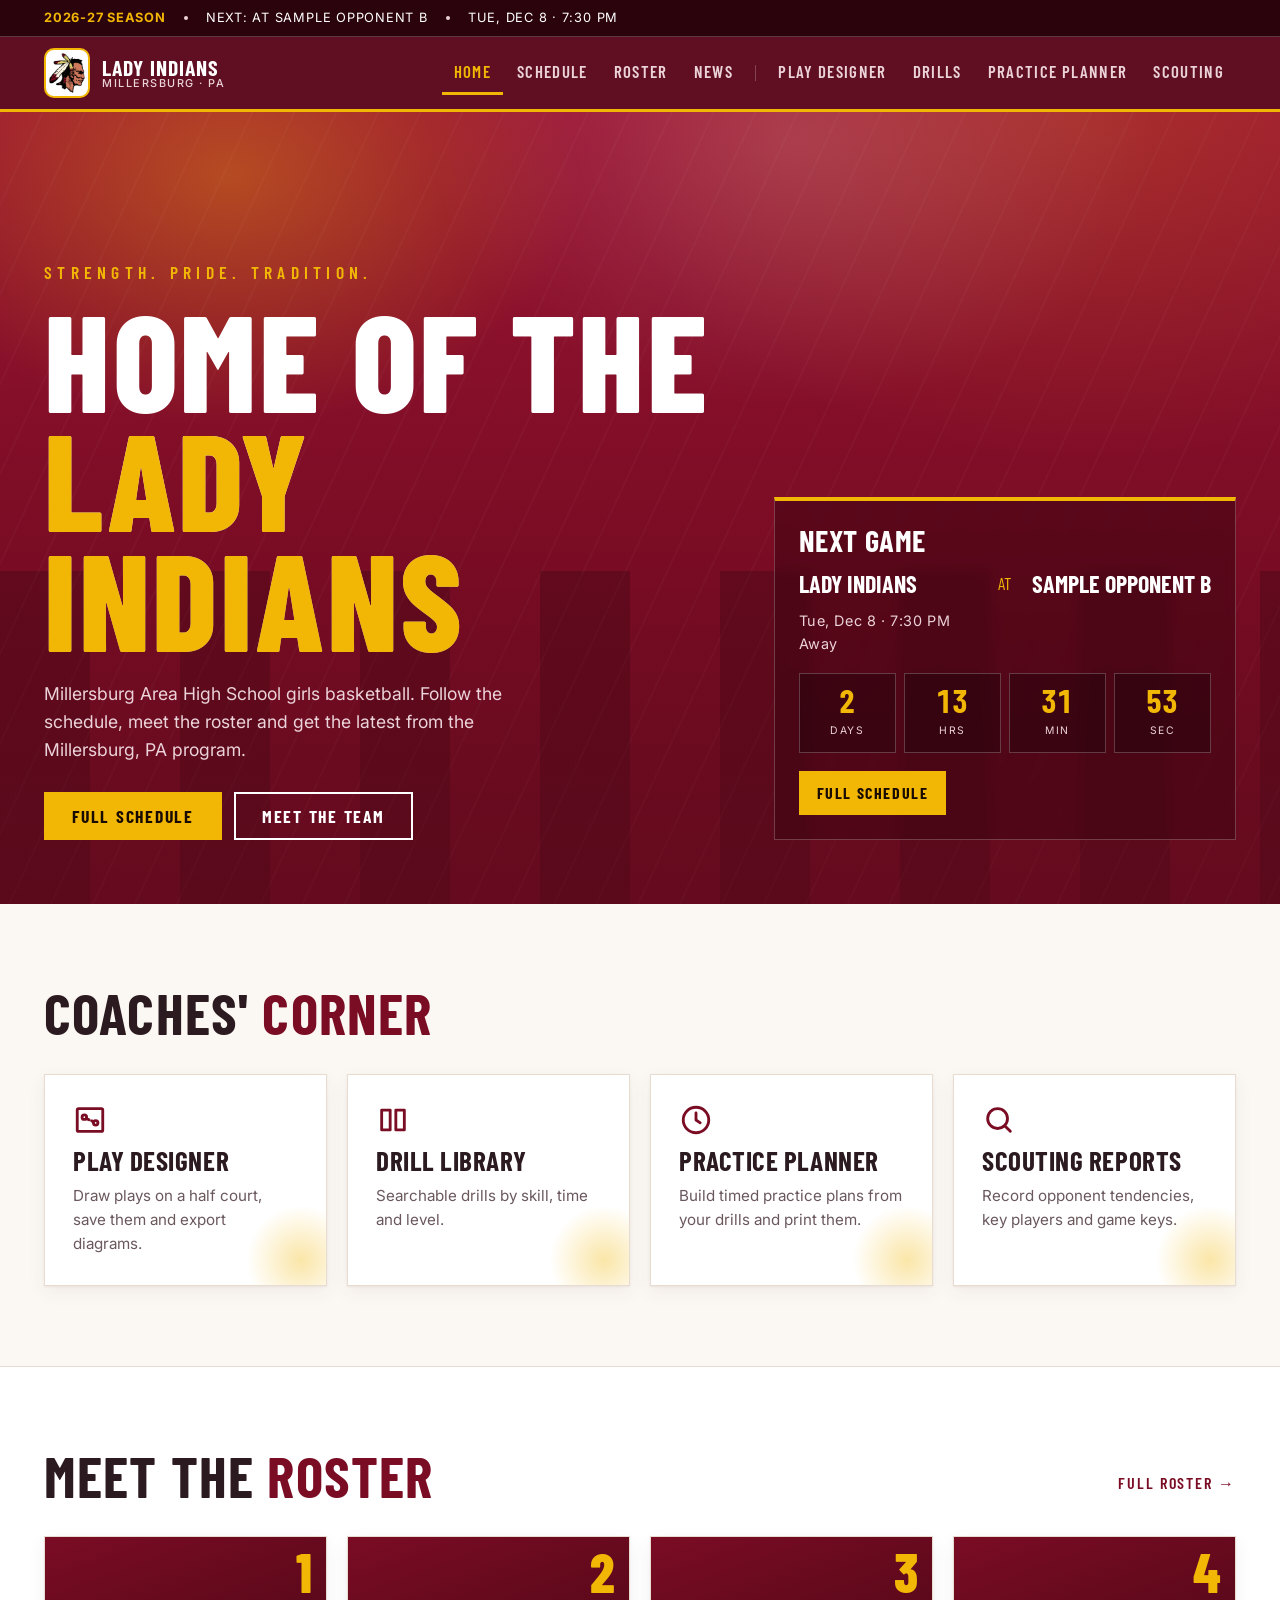
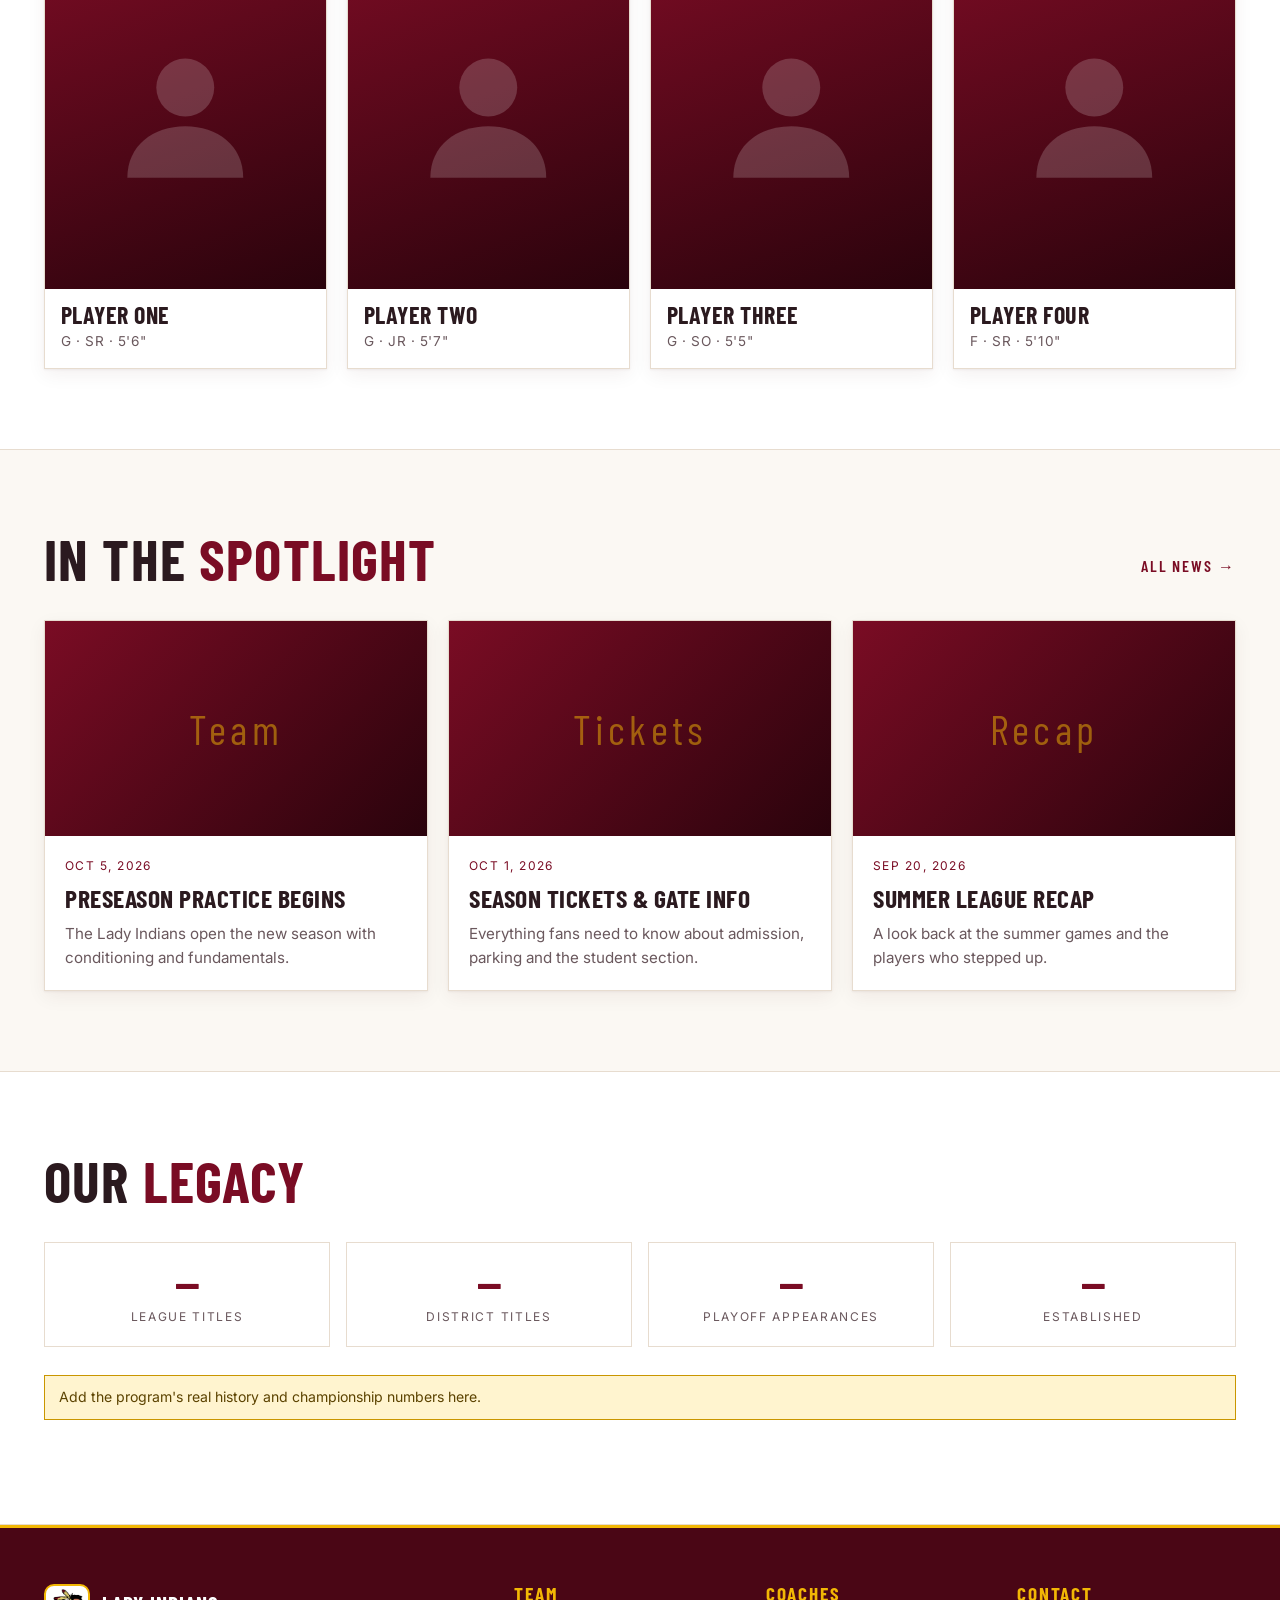
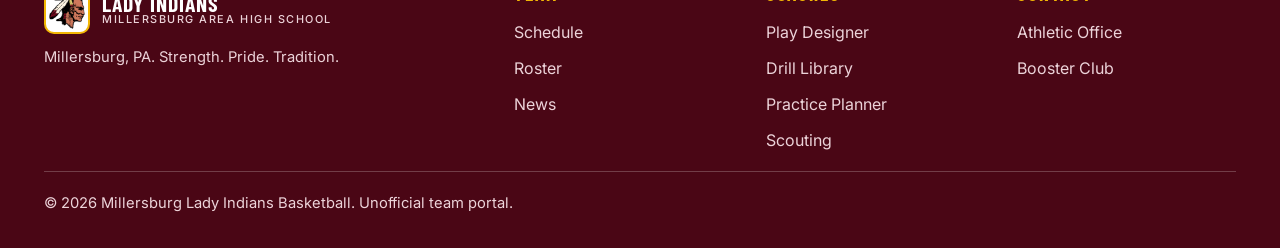
==== index.html @ dc68dc41 "Add Millersburg Lady Indians team portal Maroon/gold D1-style site with schedule, roster, and news p" ====
<!doctype html>
<html lang="en">
<head>
<meta charset="utf-8">
<meta name="viewport" content="width=device-width, initial-scale=1">
<title>Millersburg Lady Indians Basketball</title>
<meta name="description" content="Official team portal for the Millersburg Lady Indians basketball team: schedule, roster, news and coaching tools.">
<link rel="preconnect" href="https://fonts.googleapis.com">
<link rel="preconnect" href="https://fonts.gstatic.com" crossorigin>
<link href="https://fonts.googleapis.com/css2?family=Barlow+Condensed:wght@500;600;700;800&family=Inter:wght@400;500;600&display=swap" rel="stylesheet">
<link rel="stylesheet" href="css/styles.css">
</head>
<body data-page="home">

<main id="main">
  <section class="hero">
    <div class="wrap">
      <div>
        <p class="kicker">Strength. Pride. Tradition.</p>
        <h1>Home of the <em>Lady Indians</em></h1>
        <p class="sub">Millersburg Area High School girls basketball. Follow the schedule, meet the roster and get the latest from the Millersburg, PA program.</p>
        <div class="cta">
          <a class="btn" href="schedule.html">Full Schedule</a>
          <a class="btn ghost" href="roster.html">Meet the Team</a>
        </div>
      </div>
      <aside class="nextcard" aria-labelledby="nm-h">
        <h2 id="nm-h">Next Game</h2>
        <div id="nextgame"></div>
      </aside>
    </div>
  </section>

  <section class="band">
    <div class="wrap">
      <div class="sec-head"><h2>Coaches' <span>Corner</span></h2></div>
      <div class="grid g4">
        <a class="tile reveal" href="playbook.html">
          <svg viewBox="0 0 24 24" fill="none" stroke="currentColor" stroke-width="2" stroke-linecap="round" stroke-linejoin="round" aria-hidden="true"><rect x="3" y="4" width="18" height="16" rx="1"/><circle cx="8" cy="10" r="1.6"/><circle cx="16" cy="14" r="1.6"/><path d="M9.5 11 14 13" stroke-dasharray="2 2"/></svg>
          <h3>Play Designer</h3><p>Draw plays on a half court, save them and export diagrams.</p>
        </a>
        <a class="tile reveal" href="drills.html">
          <svg viewBox="0 0 24 24" fill="none" stroke="currentColor" stroke-width="2" stroke-linecap="round" stroke-linejoin="round" aria-hidden="true"><path d="M4 5h6v14H4zM14 5h6v14h-6z"/></svg>
          <h3>Drill Library</h3><p>Searchable drills by skill, time and level.</p>
        </a>
        <a class="tile reveal" href="practice.html">
          <svg viewBox="0 0 24 24" fill="none" stroke="currentColor" stroke-width="2" stroke-linecap="round" stroke-linejoin="round" aria-hidden="true"><circle cx="12" cy="12" r="9"/><path d="M12 7v5l3 2"/></svg>
          <h3>Practice Planner</h3><p>Build timed practice plans from your drills and print them.</p>
        </a>
        <a class="tile reveal" href="scouting.html">
          <svg viewBox="0 0 24 24" fill="none" stroke="currentColor" stroke-width="2" stroke-linecap="round" stroke-linejoin="round" aria-hidden="true"><circle cx="11" cy="11" r="7"/><path d="m20 20-4-4"/></svg>
          <h3>Scouting Reports</h3><p>Record opponent tendencies, key players and game keys.</p>
        </a>
      </div>
    </div>
  </section>

  <section class="band alt">
    <div class="wrap">
      <div class="sec-head"><h2>Meet the <span>Roster</span></h2><a class="more" href="roster.html">Full roster &rarr;</a></div>
      <div class="grid g4" id="homeroster"></div>
    </div>
  </section>

  <section class="band">
    <div class="wrap">
      <div class="sec-head"><h2>In the <span>Spotlight</span></h2><a class="more" href="news.html">All news &rarr;</a></div>
      <div class="grid g3" id="homenews"></div>
    </div>
  </section>

  <section class="band alt">
    <div class="wrap">
      <div class="sec-head"><h2>Our <span>Legacy</span></h2></div>
      <div class="stat">
        <div><strong>--</strong><span>League titles</span></div>
        <div><strong>--</strong><span>District titles</span></div>
        <div><strong>--</strong><span>Playoff appearances</span></div>
        <div><strong>--</strong><span>Established</span></div>
      </div>
      <p class="note">Add the program's real history and championship numbers here.</p>
    </div>
  </section>
</main>

<script src="js/data.js"></script>
<script src="js/app.js"></script>
<script>
(function(){
  var D=LI_DATA, E=LI.esc;
  var g=LI.nextGame(), box=document.getElementById('nextgame');
  if(!g){ box.innerHTML='<p class="meta">Schedule coming soon.</p><a class="btn sm" href="schedule.html">View schedule</a>'; }
  else{
    box.innerHTML='<div class="vs"><div class="tn">Lady Indians</div><div class="v">'+(g.home?'VS':'AT')+'</div><div class="tn">'+E(g.opp)+'</div></div>'+
      '<p class="meta">'+LI.fmtDate(g)+' &middot; '+LI.fmtTime(g)+'<br>'+E(g.loc)+'</p>'+
      '<div class="count" role="timer" aria-label="Time until tip-off"><div><strong id="cd">0</strong><span>Days</span></div><div><strong id="ch">0</strong><span>Hrs</span></div><div><strong id="cm">0</strong><span>Min</span></div><div><strong id="cs">0</strong><span>Sec</span></div></div>'+
      '<a class="btn sm" href="schedule.html">Full schedule</a>';
    var t=LI.gameDate(g);
    function tick(){var d=Math.max(0,t-new Date()),s=Math.floor(d/1000);
      document.getElementById('cd').textContent=Math.floor(s/86400);
      document.getElementById('ch').textContent=String(Math.floor(s%86400/3600)).padStart(2,'0');
      document.getElementById('cm').textContent=String(Math.floor(s%3600/60)).padStart(2,'0');
      document.getElementById('cs').textContent=String(s%60).padStart(2,'0');}
    tick(); setInterval(tick,1000);
  }
  var person='<svg viewBox="0 0 24 24" fill="currentColor" aria-hidden="true"><circle cx="12" cy="8" r="4.5"/><path d="M3 22c0-5 4-8 9-8s9 3 9 8z"/></svg>';
  document.getElementById('homeroster').innerHTML=LI.getRoster().slice(0,4).map(function(p){
    return '<a class="pcard reveal" href="roster.html" style="text-decoration:none"><div class="pphoto">'+(p.photo?'<img src="'+p.photo+'" alt="">':person)+'<span class="pnum">'+E(p.num)+'</span></div><div class="pinfo"><h3>'+E(p.name)+'</h3><p>'+E(p.pos)+' &middot; '+E(p.grade)+' &middot; '+E(p.height)+'</p></div></a>';
  }).join('');
  document.getElementById('homenews').innerHTML=D.news.map(function(n){
    return '<a class="ncard reveal" href="news.html" style="text-decoration:none"><div class="nimg">'+E(n.tag)+'</div><div class="nbody"><time>'+new Date(n.date+'T12:00').toLocaleDateString('en-US',{month:'short',day:'numeric',year:'numeric'})+'</time><h3>'+E(n.title)+'</h3><p>'+E(n.excerpt)+'</p></div></a>';
  }).join('');
  LI.reveal();
})();
</script>
</body>
</html>
---- css/styles.css ----
:root{
  --maroon:#7a0c24; --maroon-d:#4a0615; --maroon-x:#2a030c;
  --gold:#f2b705; --gold-d:#c99600; --white:#ffffff;
  --bg:#fbf8f3; --surface:#ffffff; --surface-2:#ffffff; --line:#e7dccf;
  --text:#2b1a1f; --muted:#6a585d; --accent:#7a0c24; --win:#17803f; --loss:#c62828;
  --max:1240px; --head:"Barlow Condensed","Oswald",Impact,sans-serif; --body:"Inter",system-ui,sans-serif;
}
*{box-sizing:border-box}
.ticker,header.site,.hero,.pagehead,footer.site{--text:#ffffff;--muted:#ecd3d9;--accent:var(--gold);--line:rgba(255,255,255,.22);--win:#6ee7a0;--loss:#ff9a9a;color:var(--text)}
html{scroll-behavior:smooth}
body{margin:0;background:var(--bg);color:var(--text);font-family:var(--body);line-height:1.6;font-size:16px;-webkit-font-smoothing:antialiased}
img,svg,canvas{max-width:100%;display:block}
a{color:inherit}
h1,h2,h3,h4{font-family:var(--head);text-transform:uppercase;letter-spacing:.02em;line-height:1;margin:0;font-weight:700}
.wrap{max-width:var(--max);margin:0 auto;padding:0 24px}
.skip{position:absolute;left:-999px;top:8px;background:var(--gold);color:#000;padding:10px 16px;z-index:200;font-weight:700}
.skip:focus{left:8px}
:focus-visible{outline:3px solid var(--accent);outline-offset:3px}
.sr{position:absolute;width:1px;height:1px;overflow:hidden;clip:rect(0 0 0 0);white-space:nowrap}

/* Ticker */
.ticker{background:var(--maroon-x);border-bottom:1px solid var(--line);font-size:.8rem;letter-spacing:.06em;text-transform:uppercase}
.ticker .wrap{display:flex;gap:18px;align-items:center;min-height:36px;overflow:hidden;white-space:nowrap}
.ticker b{color:var(--accent)}
.ticker .dot{width:4px;height:4px;border-radius:50%;background:var(--muted);flex:none}

/* Header */
header.site{position:sticky;top:0;z-index:100;background:rgba(90,8,26,.97);backdrop-filter:blur(10px);border-bottom:3px solid var(--gold)}
.nav{display:flex;align-items:center;justify-content:space-between;gap:16px;min-height:72px}
.brand{display:flex;align-items:center;gap:12px;text-decoration:none}
.mark{width:auto;height:50px;flex:none;object-fit:contain;background:#fff;border-radius:10px;padding:3px;border:2px solid var(--gold)}
.hero .wm{position:absolute;right:-4%;top:6%;height:88%;width:auto;opacity:.06;z-index:1;pointer-events:none;filter:grayscale(1) brightness(2)}
.brand span{font-family:var(--head);font-size:1.35rem;font-weight:700;text-transform:uppercase;letter-spacing:.05em;line-height:1}
.brand small{display:block;font-family:var(--body);font-size:.68rem;font-weight:500;letter-spacing:.14em;color:var(--muted)}
.menu{display:none;list-style:none;margin:0;padding:0;gap:2px}
.menu a{display:inline-flex;align-items:center;min-height:44px;padding:0 12px;font-family:var(--head);font-size:1.05rem;font-weight:600;letter-spacing:.08em;text-transform:uppercase;text-decoration:none;color:var(--muted);border-bottom:3px solid transparent}
.menu a:hover{color:var(--text)}
.menu a[aria-current=page]{color:var(--accent);border-bottom-color:var(--accent)}
.menu li.sep{width:1px;background:var(--line);margin:14px 8px}
.burger{min-width:44px;min-height:44px;background:none;border:1px solid var(--line);color:var(--text);border-radius:8px;cursor:pointer}
.burger svg{width:24px;height:24px;margin:auto}
@media(min-width:1100px){.menu{display:flex}.burger{display:none}}
.menu.open{display:flex;flex-direction:column;position:absolute;top:100%;left:0;right:0;background:var(--maroon-d);border-bottom:1px solid var(--line);padding:12px 24px 20px}
.menu.open li.sep{display:none}
header.site{position:sticky}

/* Buttons */
.btn{display:inline-flex;align-items:center;justify-content:center;gap:8px;min-height:48px;padding:0 26px;font-family:var(--head);font-size:1.1rem;font-weight:700;letter-spacing:.1em;text-transform:uppercase;text-decoration:none;cursor:pointer;border:2px solid var(--gold);background:var(--gold);color:#1a0b00;transition:background-color .2s,color .2s,transform .15s}
.btn:hover{background:#ffd13d}
.btn:active{transform:scale(.98)}
.btn.ghost{background:transparent;color:var(--text);border-color:var(--text)}
.btn.ghost:hover{background:var(--text);color:#000}
.btn.sm{min-height:44px;padding:0 16px;font-size:1rem}
.btn.danger{background:transparent;border-color:var(--loss);color:var(--loss)}
.btn.danger:hover{background:var(--loss);color:#000}

/* Hero */
.hero{position:relative;min-height:min(88vh,820px);display:flex;align-items:flex-end;overflow:hidden;background:
  radial-gradient(500px 360px at 18% 8%,rgba(242,183,5,.34),transparent 70%),
  radial-gradient(520px 380px at 62% 4%,rgba(255,255,255,.14),transparent 70%),
  radial-gradient(700px 500px at 85% 0%,rgba(242,183,5,.16),transparent 70%),
  linear-gradient(180deg,#9a1433 0%,#7a0c24 55%,#5a0a1c 100%)}
.hero::before{content:"";position:absolute;inset:0;background:repeating-linear-gradient(115deg,rgba(255,255,255,.025) 0 2px,transparent 2px 38px)}
.hero::after{content:"";position:absolute;left:0;right:0;bottom:0;height:42%;background:linear-gradient(180deg,transparent,rgba(122,12,36,.35)),repeating-linear-gradient(90deg,rgba(0,0,0,.18) 0 90px,rgba(0,0,0,0) 90px 180px)}
.hero .wrap{position:relative;z-index:2;width:100%;padding-bottom:64px;display:grid;gap:36px;align-items:end}
@media(min-width:900px){.hero .wrap{grid-template-columns:1.5fr 1fr}}
.kicker{font-family:var(--head);color:var(--accent);letter-spacing:.3em;font-size:1.1rem;font-weight:600;text-transform:uppercase;margin-bottom:12px}
.hero h1{font-size:clamp(3.4rem,11vw,8.5rem);line-height:.88;background:linear-gradient(180deg,#fff 30%,#b9a3a9);-webkit-background-clip:text;background-clip:text;color:transparent;font-weight:800}
.hero h1 em{font-style:normal;display:block;-webkit-text-fill-color:var(--accent);color:var(--accent);background:none}
.hero p.sub{max-width:46ch;color:var(--muted);font-size:1.1rem;margin:22px 0 28px}
.hero .cta{display:flex;flex-wrap:wrap;gap:12px}
.nextcard{background:rgba(60,5,18,.55);border:1px solid var(--line);border-top:4px solid var(--gold);padding:24px;backdrop-filter:blur(6px)}
.nextcard h2{font-size:1.9rem;margin-bottom:14px}
.vs{display:grid;grid-template-columns:1fr auto 1fr;align-items:center;gap:12px;font-family:var(--head);text-transform:uppercase}
.vs .tn{font-size:1.5rem;font-weight:700;line-height:1.05}
.vs .tn:last-child{text-align:right}
.vs .v{color:var(--accent);font-size:1.1rem}
.meta{margin:12px 0 18px;color:var(--muted);font-size:.9rem;letter-spacing:.04em}
.count{display:grid;grid-template-columns:repeat(4,1fr);gap:8px;margin-bottom:18px;text-align:center}
.count div{background:rgba(0,0,0,.28);border:1px solid var(--line);padding:10px 4px}
.count strong{display:block;font-family:var(--head);font-size:2rem;color:var(--accent);font-variant-numeric:tabular-nums;line-height:1}
.count span{font-size:.65rem;letter-spacing:.14em;text-transform:uppercase;color:var(--muted)}

/* Sections */
section.band{padding:80px 0}
section.alt{background:var(--surface);border-block:1px solid var(--line)}
.sec-head{display:flex;justify-content:space-between;align-items:flex-end;gap:16px;flex-wrap:wrap;margin-bottom:32px}
.sec-head h2{font-size:clamp(2.2rem,5vw,3.6rem)}
.sec-head h2 span{color:var(--accent)}
.sec-head a.more{font-family:var(--head);letter-spacing:.12em;text-transform:uppercase;font-weight:600;color:var(--accent);text-decoration:none;min-height:44px;display:inline-flex;align-items:center}
.sec-head a.more:hover{text-decoration:underline}
.grid{display:grid;gap:20px}
@media(min-width:700px){.g2{grid-template-columns:repeat(2,1fr)}.g3{grid-template-columns:repeat(2,1fr)}.g4{grid-template-columns:repeat(2,1fr)}}
@media(min-width:1000px){.g3{grid-template-columns:repeat(3,1fr)}.g4{grid-template-columns:repeat(4,1fr)}}

/* Tool tiles */
.tile{display:flex;flex-direction:column;gap:10px;padding:28px;background:var(--surface-2);border:1px solid var(--line);text-decoration:none;position:relative;overflow:hidden;transition:border-color .2s,transform .2s}
.tile:hover{border-color:var(--accent);transform:translateY(-3px)}
.tile::after{content:"";position:absolute;right:-30px;bottom:-30px;width:110px;height:110px;border-radius:50%;background:radial-gradient(circle,rgba(242,183,5,.35),transparent 70%)}
.tile,.pcard,.ncard,.drill,.panel{box-shadow:0 1px 2px rgba(74,6,21,.06),0 6px 18px rgba(74,6,21,.06)}
.tile svg{width:34px;height:34px;color:var(--accent)}
.tile h3{font-size:1.7rem}
.tile p{margin:0;color:var(--muted);font-size:.95rem}

/* Roster */
.pcard{background:var(--surface-2);border:1px solid var(--line);cursor:pointer;text-align:left;color:inherit;padding:0;font:inherit;position:relative;overflow:hidden;transition:border-color .2s,transform .2s}
.pcard:hover{border-color:var(--accent);transform:translateY(-3px)}
.pphoto{aspect-ratio:4/5;background:linear-gradient(160deg,var(--maroon) 0%,var(--maroon-x) 100%);display:grid;place-items:center;position:relative}
.pphoto svg{width:55%;color:rgba(255,255,255,.18)}
.pphoto img{position:absolute;inset:0;width:100%;height:100%;object-fit:cover}
.pnum{position:absolute;top:8px;right:14px;font-family:var(--head);font-size:3.4rem;font-weight:800;color:var(--gold);line-height:1}
.pinfo{padding:14px 16px 16px}
.pinfo h3{font-size:1.5rem}
.pinfo p{margin:4px 0 0;color:var(--muted);font-size:.85rem;letter-spacing:.04em;text-transform:uppercase}

/* Tables */
.tablewrap{overflow-x:auto;border:1px solid var(--line)}
table{width:100%;border-collapse:collapse;min-width:640px}
th,td{padding:14px 16px;text-align:left;border-bottom:1px solid var(--line)}
th{font-family:var(--head);text-transform:uppercase;letter-spacing:.1em;font-size:.95rem;color:var(--gold);background:var(--maroon-d);font-weight:600}
tr:hover td{background:rgba(122,12,36,.05)}
.res{font-family:var(--head);font-weight:700;font-size:1.15rem}
.res.w{color:var(--win)}.res.l{color:var(--loss)}
.tag{display:inline-block;padding:2px 8px;font-size:.7rem;font-weight:700;letter-spacing:.1em;text-transform:uppercase;background:var(--maroon);color:#fff}
.tag.gold{background:var(--gold);color:#000}
.stat{display:grid;grid-template-columns:repeat(2,1fr);gap:16px;margin-bottom:28px}
@media(min-width:800px){.stat{grid-template-columns:repeat(4,1fr)}}
.stat div{background:var(--surface-2);border:1px solid var(--line);padding:18px;text-align:center}
.stat strong{display:block;font-family:var(--head);font-size:2.6rem;color:var(--accent);line-height:1}
.stat span{font-size:.75rem;letter-spacing:.14em;text-transform:uppercase;color:var(--muted)}

/* News */
.ncard{background:var(--surface-2);border:1px solid var(--line);display:flex;flex-direction:column;text-align:left;color:inherit;font:inherit;padding:0;cursor:pointer;transition:border-color .2s}
.ncard:hover{border-color:var(--accent)}
.nimg{aspect-ratio:16/9;background:linear-gradient(135deg,var(--maroon),var(--maroon-x));display:grid;place-items:center;font-family:var(--head);font-size:2.6rem;color:rgba(242,183,5,.5);letter-spacing:.1em}
.nbody{padding:20px;display:flex;flex-direction:column;gap:10px;flex:1}
.nbody h3{font-size:1.6rem;line-height:1.05}
.nbody p{margin:0;color:var(--muted);font-size:.95rem}
.nbody time{font-size:.75rem;letter-spacing:.12em;text-transform:uppercase;color:var(--accent)}

/* Dialog */
dialog{background:var(--surface);color:var(--text);border:1px solid var(--gold);padding:0;max-width:min(680px,92vw);width:100%}
dialog::backdrop{background:rgba(42,3,12,.7)}
.dlg{padding:28px}
.dlg h2{font-size:2.4rem;margin-bottom:10px}
.dlg .x{float:right}
.dlg dl{display:grid;grid-template-columns:auto 1fr;gap:6px 18px;margin:18px 0}
.dlg dt{color:var(--accent);font-family:var(--head);text-transform:uppercase;letter-spacing:.1em}
.dlg dd{margin:0}

/* Forms */
label{display:block;font-family:var(--head);text-transform:uppercase;letter-spacing:.1em;font-size:.95rem;color:var(--accent);margin-bottom:6px}
input,select,textarea{width:100%;min-height:44px;background:var(--bg);color:var(--text);border:1px solid var(--line);padding:10px 12px;font:inherit}
textarea{min-height:96px;resize:vertical}
input:focus,select:focus,textarea:focus{border-color:var(--accent)}
.field{margin-bottom:16px}
.row{display:grid;gap:16px}
@media(min-width:700px){.row.c2{grid-template-columns:1fr 1fr}.row.c3{grid-template-columns:repeat(3,1fr)}}
.panel{background:var(--surface-2);border:1px solid var(--line);padding:24px}
.panel h2,.panel h3{margin-bottom:16px;font-size:1.8rem}
.toolbar{display:flex;flex-wrap:wrap;gap:8px;margin-bottom:14px}
.chip{min-height:44px;padding:0 16px;background:transparent;color:var(--muted);border:1px solid var(--line);font-family:var(--head);font-size:1rem;letter-spacing:.1em;text-transform:uppercase;font-weight:600;cursor:pointer}
.chip:hover{color:var(--text);border-color:var(--muted)}
.chip[aria-pressed=true]{background:var(--gold);color:#000;border-color:var(--accent)}
.note{background:#fff4cf;border:1px solid var(--gold-d);color:#5c4300;padding:10px 14px;font-size:.88rem;margin-bottom:24px}

/* Page header */
.pagehead{padding:64px 0 40px;background:radial-gradient(600px 260px at 85% 0,rgba(242,183,5,.3),transparent 70%),linear-gradient(180deg,#8f1230,#6a0a22);border-bottom:4px solid var(--gold)}
.pagehead h1{font-size:clamp(3rem,8vw,6rem);line-height:.9}
.pagehead h1 span{color:var(--accent)}
.pagehead p{color:var(--muted);max-width:60ch;margin:14px 0 0}

/* Play designer */
.designer{display:grid;gap:24px}
@media(min-width:1000px){.designer{grid-template-columns:minmax(0,1.4fr) minmax(0,1fr)}}
.courtbox{background:#c9a36a;background:linear-gradient(180deg,#d8b27a,#c4965a);border:3px solid var(--gold);touch-action:none}
canvas#court{width:100%;height:auto;cursor:crosshair;touch-action:none}
.legend{display:flex;flex-wrap:wrap;gap:16px;font-size:.85rem;color:var(--muted);margin-top:10px}
.playlist{list-style:none;margin:0;padding:0;display:grid;gap:8px;max-height:340px;overflow:auto}
.playlist li{display:flex;gap:8px;align-items:center;background:var(--bg);border:1px solid var(--line);padding:6px 6px 6px 14px}
.playlist li span{flex:1;font-weight:600}
.empty{color:var(--muted);font-style:italic}

/* Drills */
.drill{background:var(--surface-2);border:1px solid var(--line);padding:22px;display:flex;flex-direction:column;gap:10px}
.drill h3{font-size:1.6rem}
.drill p{margin:0;color:var(--muted);font-size:.95rem}
.drill .meta{margin:0;display:flex;flex-wrap:wrap;gap:8px}
.drill .btn{margin-top:auto;align-self:flex-start}

/* Practice planner */
.blocks{list-style:none;margin:0 0 16px;padding:0;display:grid;gap:10px}
.block{display:grid;grid-template-columns:auto 1fr auto auto;gap:12px;align-items:center;background:var(--bg);border:1px solid var(--line);padding:12px}
.block .t{font-family:var(--head);font-size:1.3rem;color:var(--accent);min-width:64px}
.block .n{font-weight:600}
.block .mins{display:flex;align-items:center;gap:6px;color:var(--muted)}
.block .mins input{min-height:44px;text-align:center}
.block .n small{display:block;color:var(--muted);font-weight:400}
.block .acts{display:flex;gap:6px}
.iconbtn{min-width:44px;min-height:44px;background:transparent;border:1px solid var(--line);color:var(--text);cursor:pointer;font-size:1.1rem}
.iconbtn:hover{border-color:var(--accent);color:var(--accent)}
.total{font-family:var(--head);font-size:1.6rem}
.total b{color:var(--accent)}

/* Scouting */
.prow{display:grid;grid-template-columns:70px 1fr;gap:8px;margin-bottom:8px}
@media(min-width:800px){.prow{grid-template-columns:70px 1fr 1fr 1fr}}

footer.site{background:var(--maroon-d);border-top:3px solid var(--gold);padding:56px 0 32px;margin-top:0}
.foot{display:grid;gap:32px}
@media(min-width:800px){.foot{grid-template-columns:2fr 1fr 1fr 1fr}}
footer.site h4{font-size:1.2rem;color:var(--accent);margin-bottom:12px;letter-spacing:.1em}
footer.site ul{list-style:none;margin:0;padding:0}
footer.site li a{display:inline-flex;min-height:36px;align-items:center;text-decoration:none;color:var(--muted)}
footer.site li a:hover{color:var(--text);text-decoration:underline}
footer.site p{color:var(--muted);margin:12px 0 0;font-size:.92rem}
.copy{margin-top:36px;padding-top:20px;border-top:1px solid var(--line);font-size:.8rem;color:var(--muted)}

.reveal{opacity:0;transform:translateY(16px);transition:opacity .5s ease-out,transform .5s ease-out}
.reveal.in{opacity:1;transform:none}
@media(prefers-reduced-motion:reduce){html{scroll-behavior:auto}*{transition:none!important;animation:none!important}.reveal{opacity:1;transform:none}}

@media print{
  body{background:#fff;color:#000}
  .ticker,header.site,footer.site,.noprint,.pagehead p{display:none!important}
  .panel,.block{background:#fff;border-color:#999;color:#000}
  label,th,.block .t,h1 span{color:#000}
  input,select,textarea{background:#fff;color:#000;border-color:#999}
  .pagehead{background:none;padding:0 0 12px;border-color:#999}
}

/* Coach password gate */
html.locked #main{display:none}
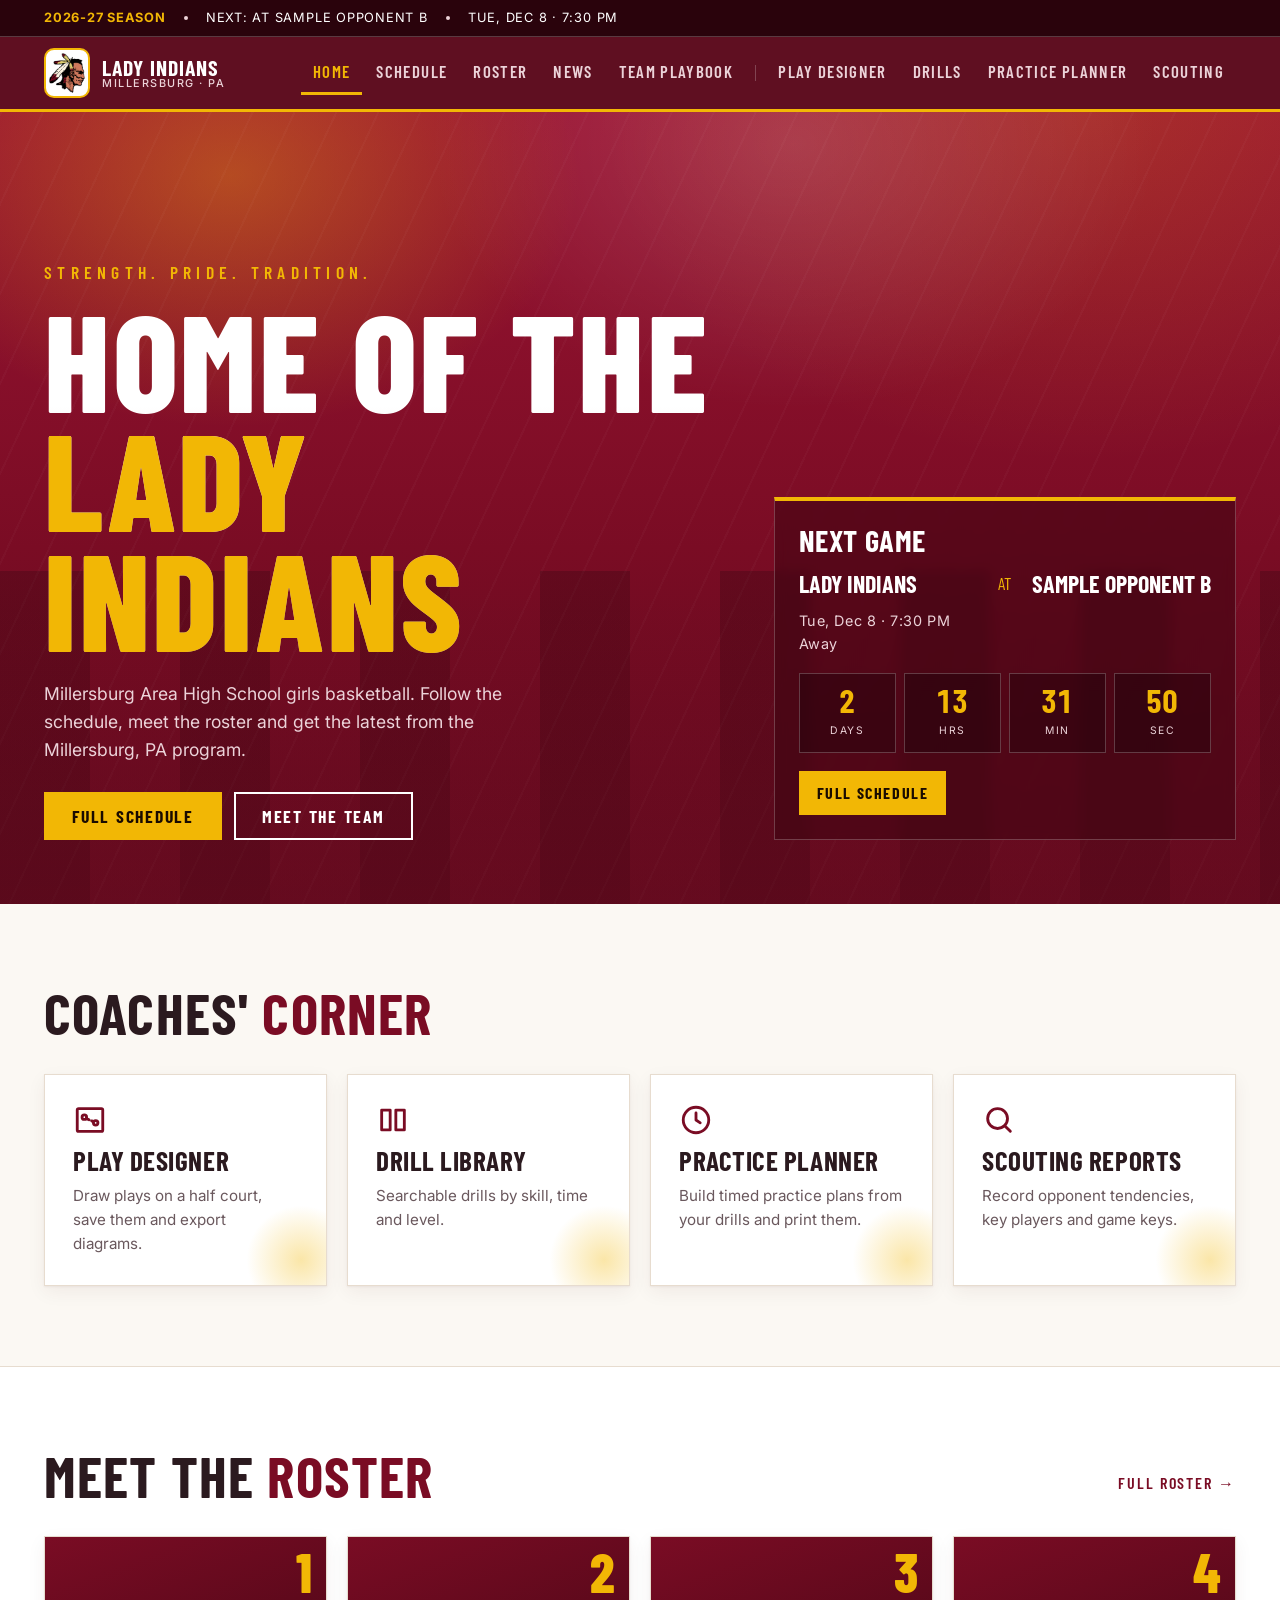
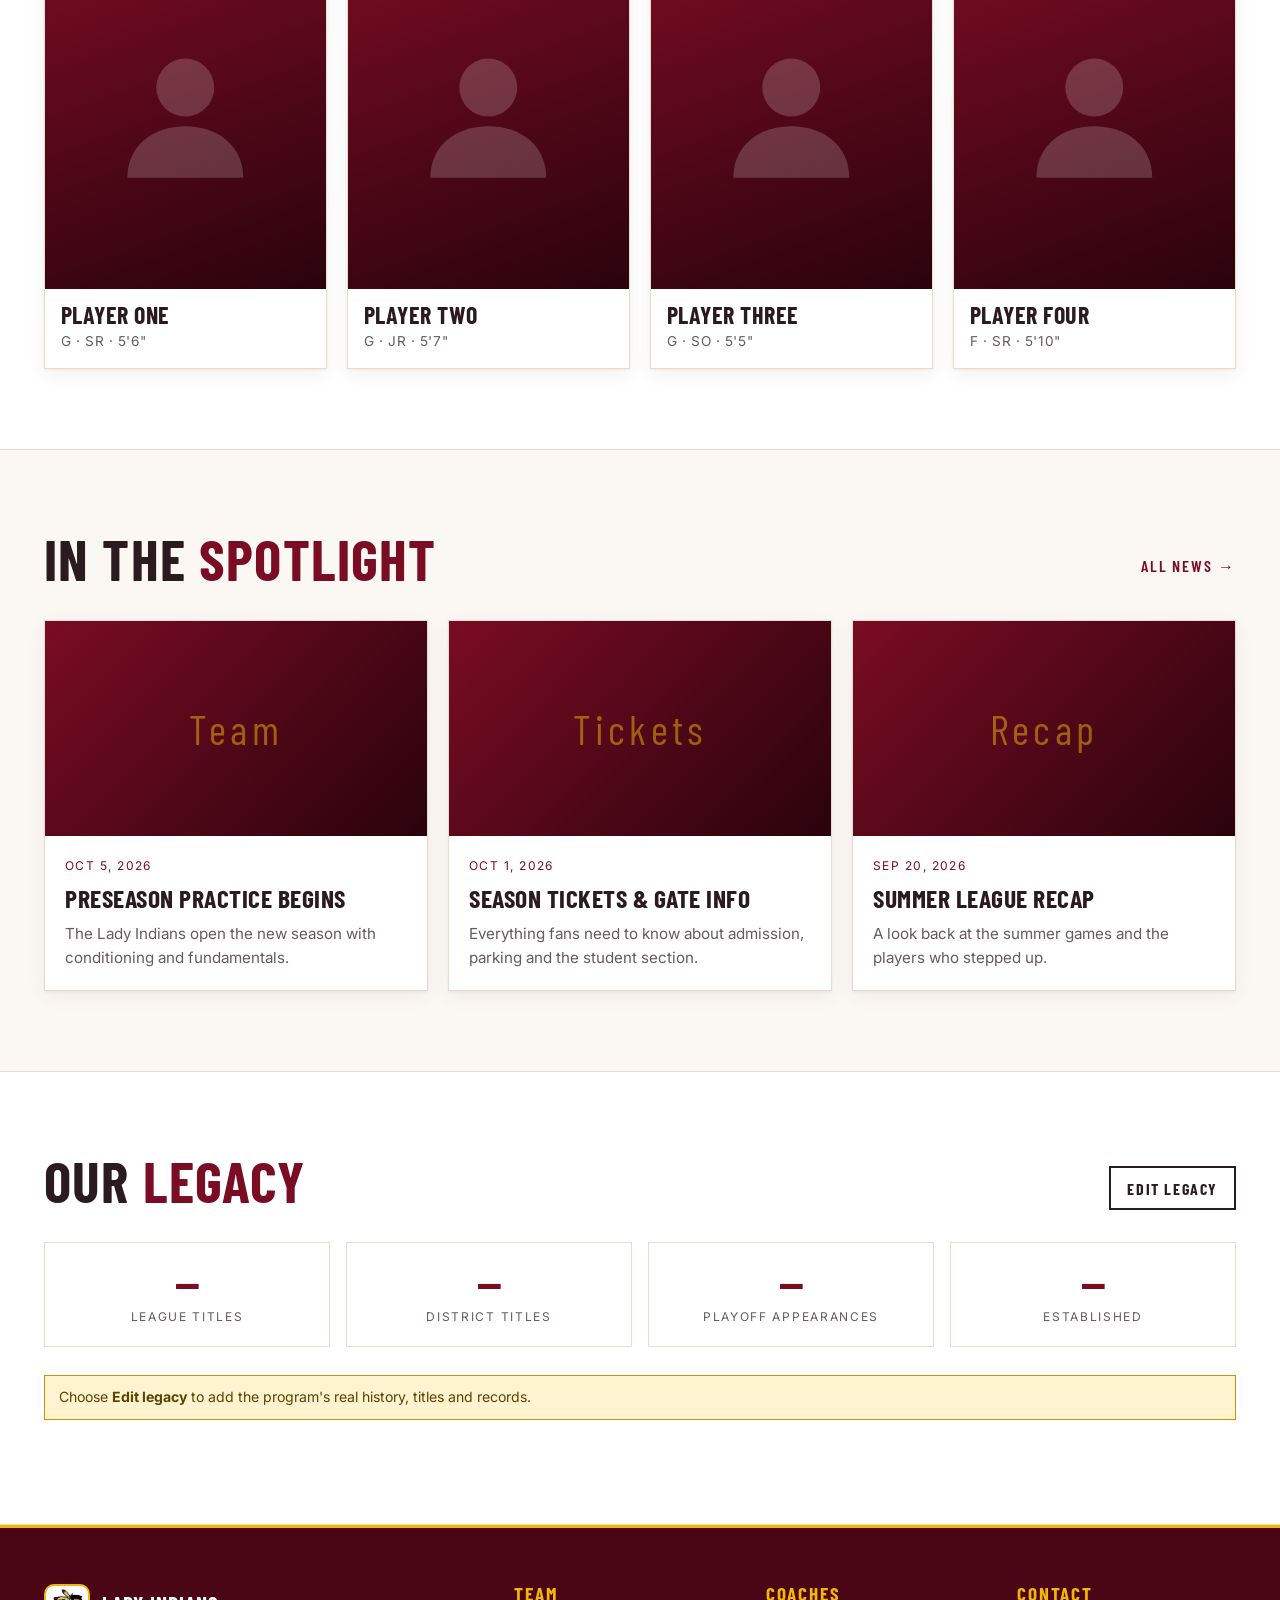
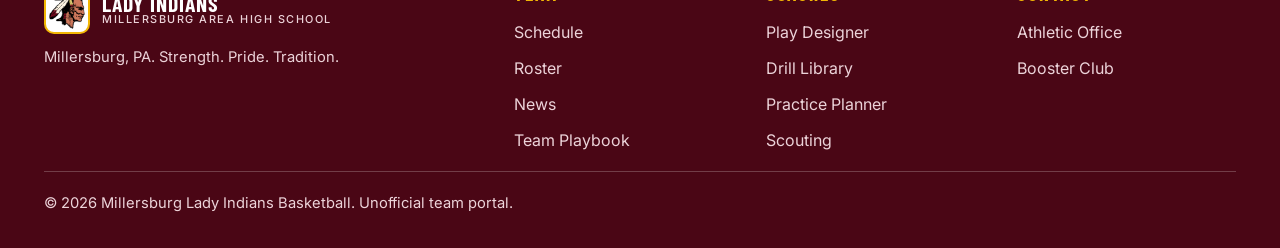
==== commit 4fb7c269: "Make Our Legacy section editable on the home page Adds an Edit legacy dialog to add, edit and remove" ====
--- a/index.html
+++ b/index.html
@@ -71,17 +71,22 @@
 
   <section class="band alt">
     <div class="wrap">
-      <div class="sec-head"><h2>Our <span>Legacy</span></h2></div>
-      <div class="stat">
-        <div><strong>--</strong><span>League titles</span></div>
-        <div><strong>--</strong><span>District titles</span></div>
-        <div><strong>--</strong><span>Playoff appearances</span></div>
-        <div><strong>--</strong><span>Established</span></div>
-      </div>
-      <p class="note">Add the program's real history and championship numbers here.</p>
+      <div class="sec-head"><h2>Our <span>Legacy</span></h2><button class="btn sm ghost" id="legedit" type="button">Edit legacy</button></div>
+      <div class="stat" id="legstats" style="grid-template-columns:repeat(auto-fit,minmax(150px,1fr))"></div>
+      <div id="legstory" style="max-width:70ch;white-space:pre-wrap;margin-top:8px"></div>
+      <p class="note" id="legnote">Choose <b>Edit legacy</b> to add the program's real history, titles and records.</p>
     </div>
   </section>
 </main>
+
+<dialog id="legdlg" aria-labelledby="legt"><form class="dlg" id="legform">
+  <h2 id="legt">Edit legacy</h2>
+  <p style="color:var(--muted);margin:0 0 14px">Add the numbers you want to show (titles, years, records) and tell the program's story.</p>
+  <div id="legrows"></div>
+  <button class="btn sm ghost" type="button" id="legadd">+ Add a number</button>
+  <div class="field" style="margin-top:18px"><label for="legtext">Our story (optional)</label><textarea id="legtext" style="min-height:140px" placeholder="Program history, traditions, notable players and seasons..."></textarea></div>
+  <div class="toolbar"><button class="btn" type="submit">Save</button><button class="btn ghost" type="button" id="legcancel">Cancel</button><button class="btn danger" type="button" id="legreset" style="margin-left:auto">Clear all</button></div>
+</form></dialog>
 
 <script src="js/data.js"></script>
 <script src="js/app.js"></script>
@@ -113,5 +118,45 @@
   LI.reveal();
 })();
 </script>
+<script>
+(function(){
+  var E=LI.esc, DEF={stats:[{v:'--',l:'League titles'},{v:'--',l:'District titles'},{v:'--',l:'Playoff appearances'},{v:'--',l:'Established'}],story:'',edited:false};
+  var leg=LI.load('legacy',null)||JSON.parse(JSON.stringify(DEF));
+  function $(i){return document.getElementById(i)}
+  function draw(){
+    $('legstats').innerHTML=leg.stats.map(function(s){return '<div><strong>'+E(s.v)+'</strong><span>'+E(s.l)+'</span></div>'}).join('');
+    $('legstory').textContent=leg.story||'';
+    $('legnote').style.display=leg.edited?'none':'';
+  }
+  function row(s,i){
+    return '<div class="formrow" style="display:grid;grid-template-columns:100px 1fr 48px;gap:8px;align-items:end;margin-bottom:10px" data-row>'+
+      '<div><label for="lv'+i+'">Number</label><input id="lv'+i+'" value="'+E(s.v)+'" maxlength="12"></div>'+
+      '<div><label for="ll'+i+'">Label</label><input id="ll'+i+'" value="'+E(s.l)+'" maxlength="40"></div>'+
+      '<button type="button" class="iconbtn" data-rm aria-label="Remove this number" style="height:44px">&times;</button></div>';
+  }
+  function rows(){ return Array.prototype.map.call($('legrows').querySelectorAll('[data-row]'),function(r){var i=r.querySelectorAll('input');return {v:i[0].value.trim(),l:i[1].value.trim()};}); }
+  function fill(stats){ $('legrows').innerHTML=stats.map(row).join(''); }
+  var dlg=$('legdlg');
+  $('legedit').onclick=function(){ fill(leg.stats); $('legtext').value=leg.story||''; dlg.showModal(); };
+  $('legadd').onclick=function(){
+    var cur=rows(); if(cur.length>=8){alert('You can show up to 8 numbers.');return;}
+    cur.push({v:'',l:''}); fill(cur); var inp=$('legrows').querySelectorAll('input'); inp[inp.length-2].focus();
+  };
+  $('legrows').addEventListener('click',function(e){ if(e.target.hasAttribute('data-rm')){ var cur=rows(), idx=Array.prototype.indexOf.call($('legrows').children,e.target.closest('[data-row]')); cur.splice(idx,1); fill(cur); } });
+  $('legcancel').onclick=function(){dlg.close()};
+  dlg.addEventListener('click',function(e){if(e.target===dlg)dlg.close()});
+  $('legform').addEventListener('submit',function(e){
+    e.preventDefault();
+    leg={stats:rows().filter(function(s){return s.v||s.l}),story:$('legtext').value.trim(),edited:true};
+    if(!LI.save('legacy',leg)) alert('Could not save. Browser storage may be blocked.');
+    dlg.close(); draw();
+  });
+  $('legreset').onclick=function(){
+    if(!confirm('Clear all legacy numbers and the story?')) return;
+    leg={stats:[],story:'',edited:true}; LI.save('legacy',leg); dlg.close(); draw();
+  };
+  draw();
+})();
+</script>
 </body>
 </html>
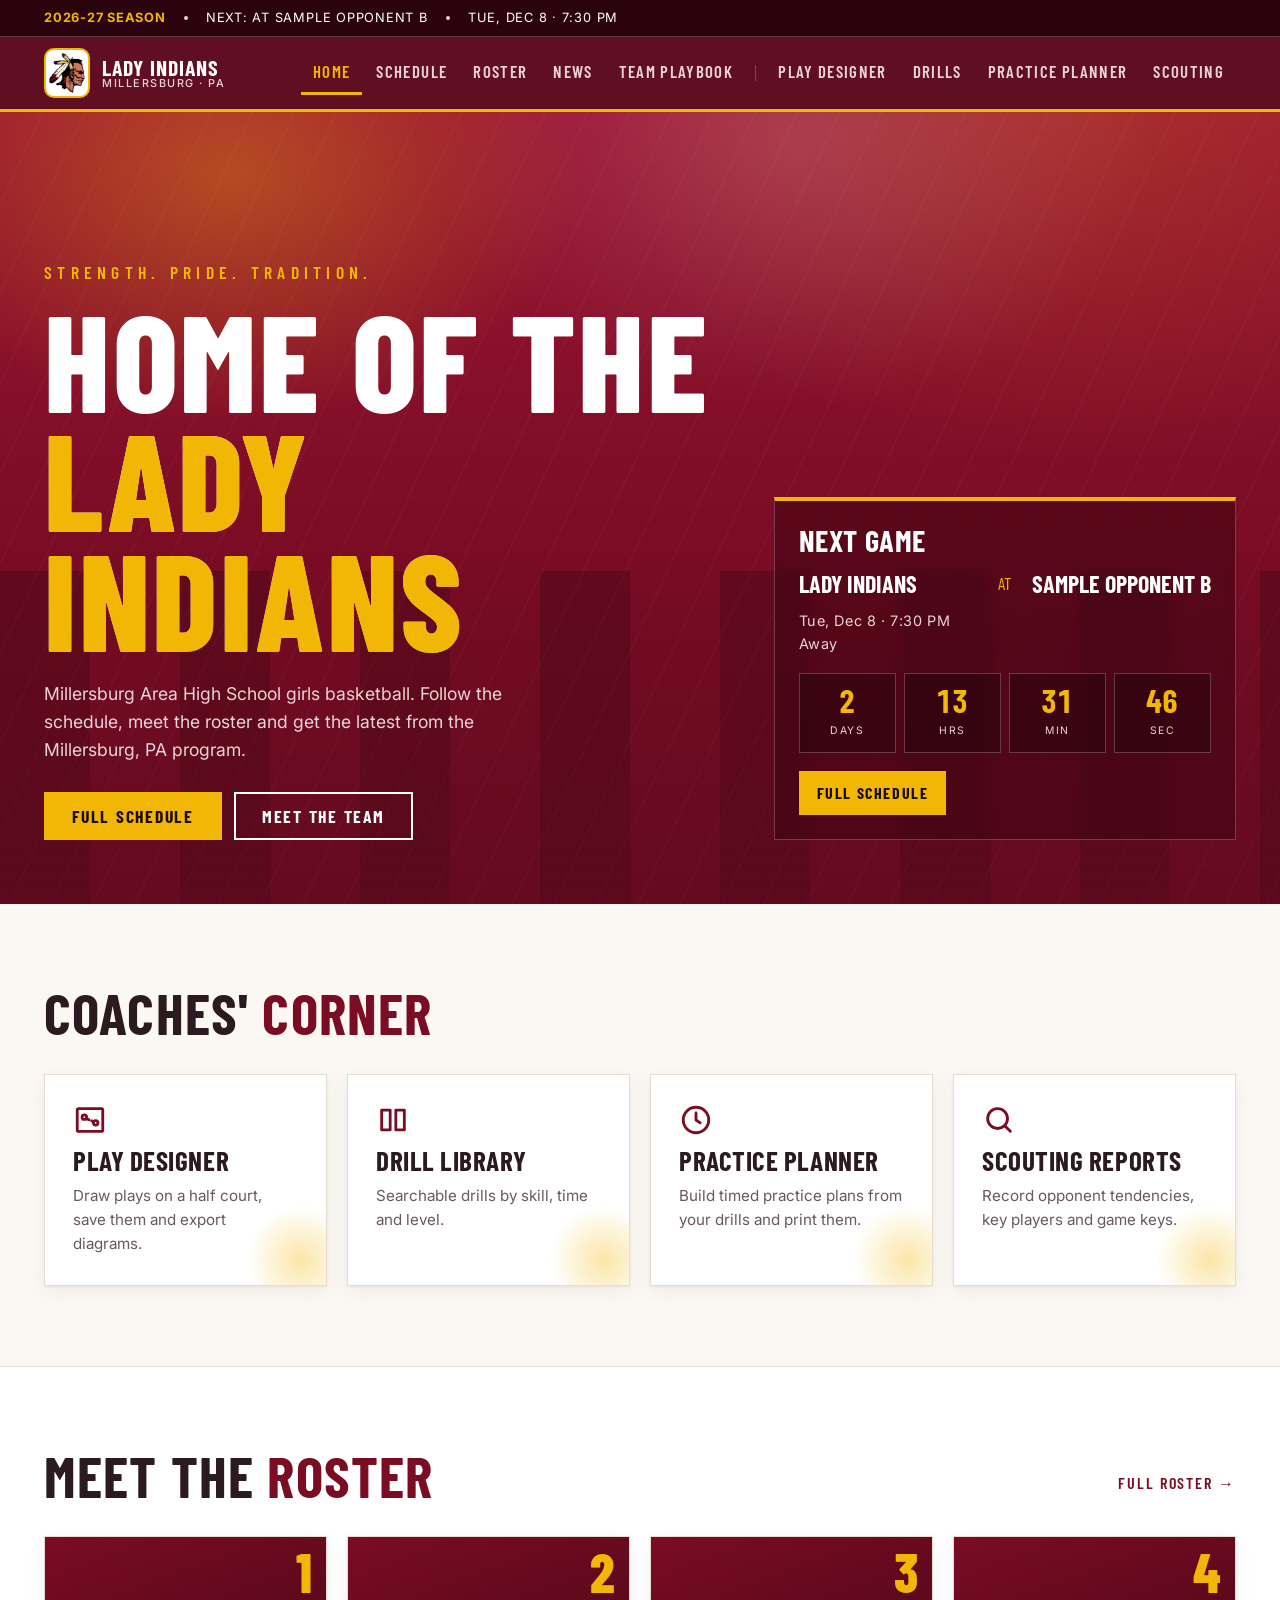
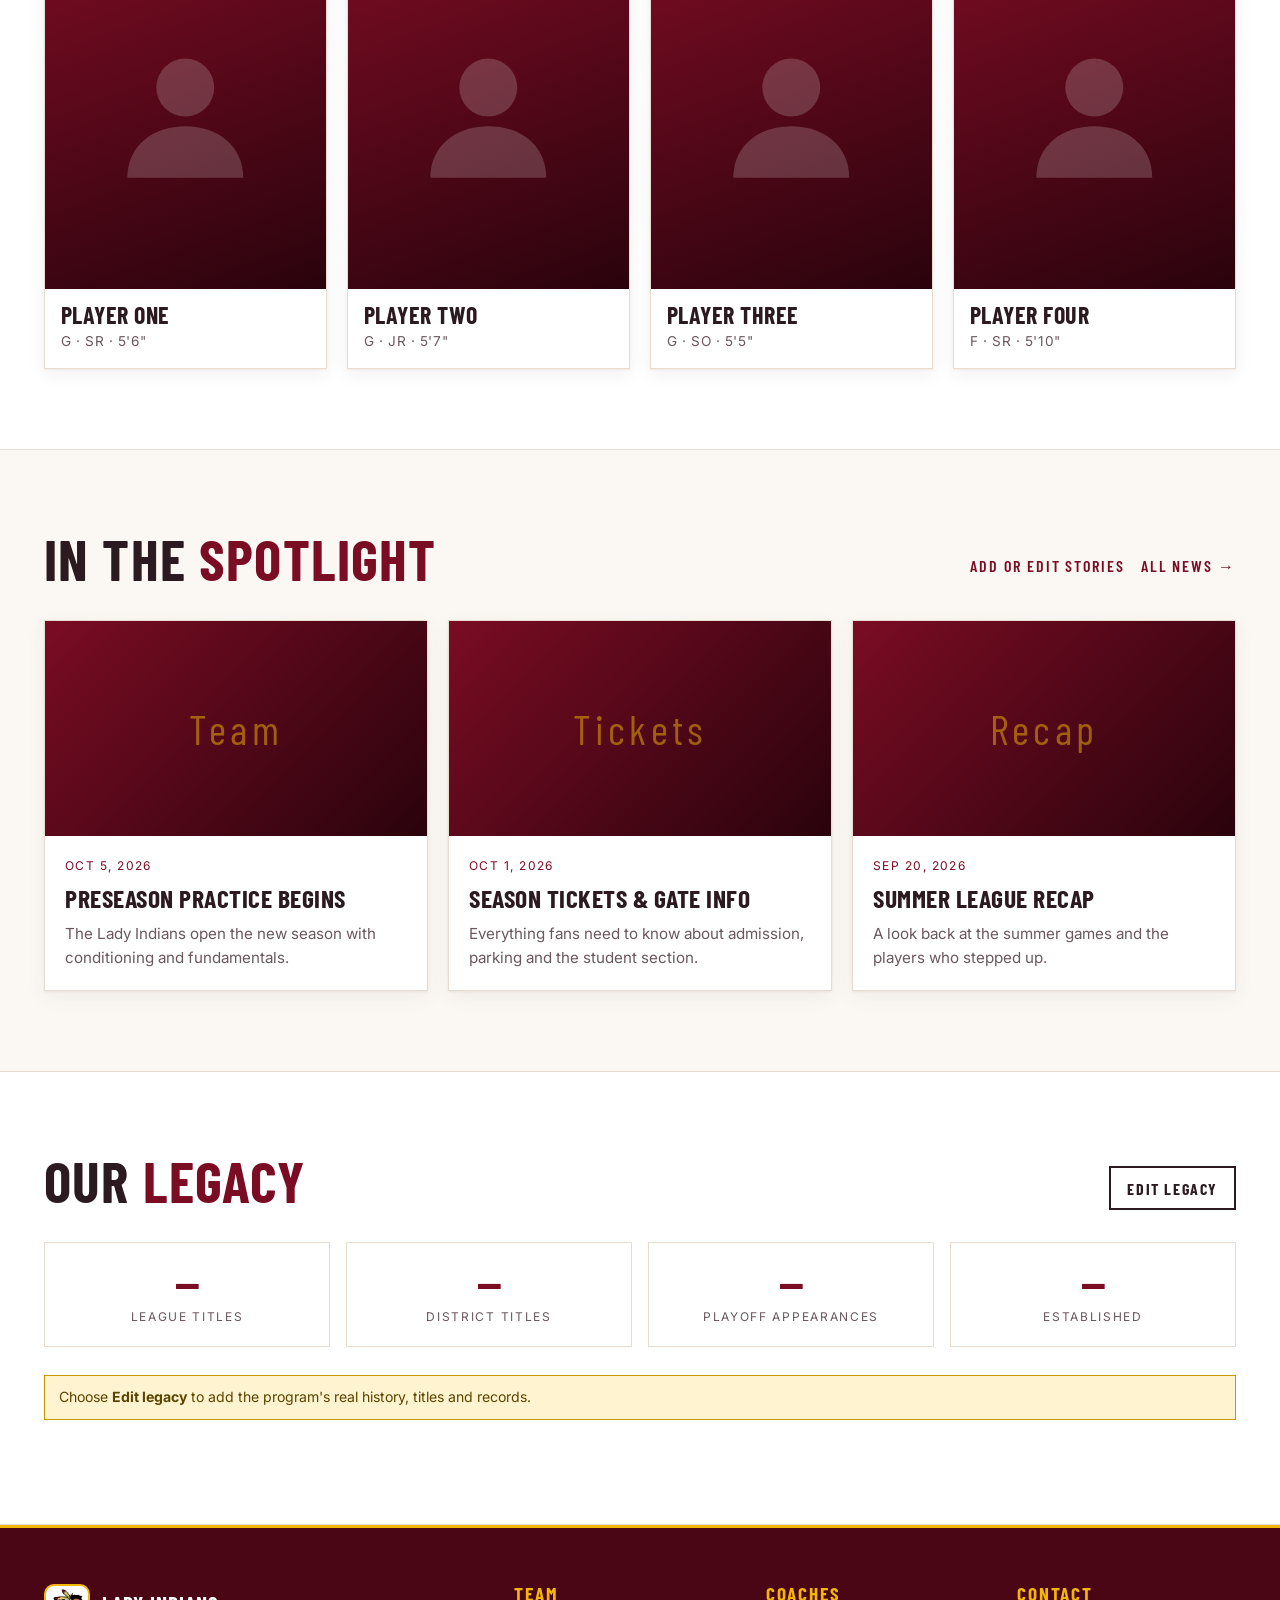
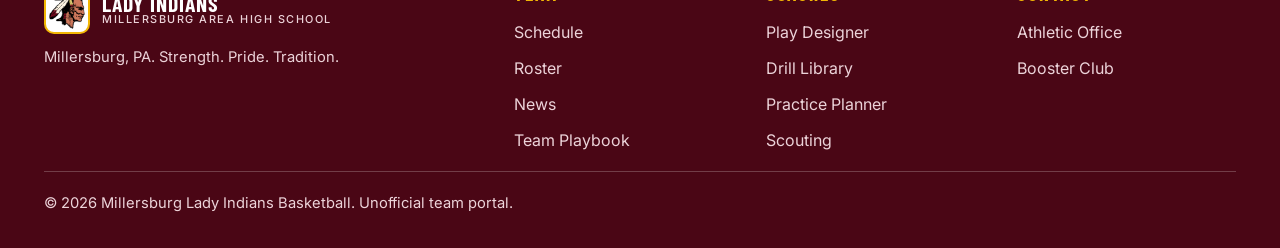
==== commit 362a31c7: "Make In the Spotlight news stories editable Adds story management to the News page (add, edit, delet" ====
--- a/index.html
+++ b/index.html
@@ -64,7 +64,7 @@
 
   <section class="band">
     <div class="wrap">
-      <div class="sec-head"><h2>In the <span>Spotlight</span></h2><a class="more" href="news.html">All news &rarr;</a></div>
+      <div class="sec-head"><h2>In the <span>Spotlight</span></h2><span style="display:flex;gap:16px;align-items:center;flex-wrap:wrap"><a class="more" href="news.html#manage">Add or edit stories</a><a class="more" href="news.html">All news &rarr;</a></span></div>
       <div class="grid g3" id="homenews"></div>
     </div>
   </section>
@@ -112,9 +112,10 @@
   document.getElementById('homeroster').innerHTML=LI.getRoster().slice(0,4).map(function(p){
     return '<a class="pcard reveal" href="roster.html" style="text-decoration:none"><div class="pphoto">'+(p.photo?'<img src="'+p.photo+'" alt="">':person)+'<span class="pnum">'+E(p.num)+'</span></div><div class="pinfo"><h3>'+E(p.name)+'</h3><p>'+E(p.pos)+' &middot; '+E(p.grade)+' &middot; '+E(p.height)+'</p></div></a>';
   }).join('');
-  document.getElementById('homenews').innerHTML=D.news.map(function(n){
-    return '<a class="ncard reveal" href="news.html" style="text-decoration:none"><div class="nimg">'+E(n.tag)+'</div><div class="nbody"><time>'+new Date(n.date+'T12:00').toLocaleDateString('en-US',{month:'short',day:'numeric',year:'numeric'})+'</time><h3>'+E(n.title)+'</h3><p>'+E(n.excerpt)+'</p></div></a>';
-  }).join('');
+  var spot=LI.getNews().slice(0,3);
+  document.getElementById('homenews').innerHTML=spot.length?spot.map(function(n){
+    return '<a class="ncard reveal" href="news.html" style="text-decoration:none"><div class="nimg" style="overflow:hidden">'+(n.photo?'<img src="'+n.photo+'" alt="" style="width:100%;height:100%;object-fit:cover">':E(n.tag||''))+'</div><div class="nbody"><time>'+new Date(n.date+'T12:00').toLocaleDateString('en-US',{month:'short',day:'numeric',year:'numeric'})+'</time><h3>'+E(n.title)+'</h3><p>'+E(n.excerpt)+'</p></div></a>';
+  }).join(''):'<p class="empty" style="grid-column:1/-1">No stories yet. <a href="news.html#manage" style="color:var(--accent);font-weight:600">Add the first one</a>.</p>';
   LI.reveal();
 })();
 </script>
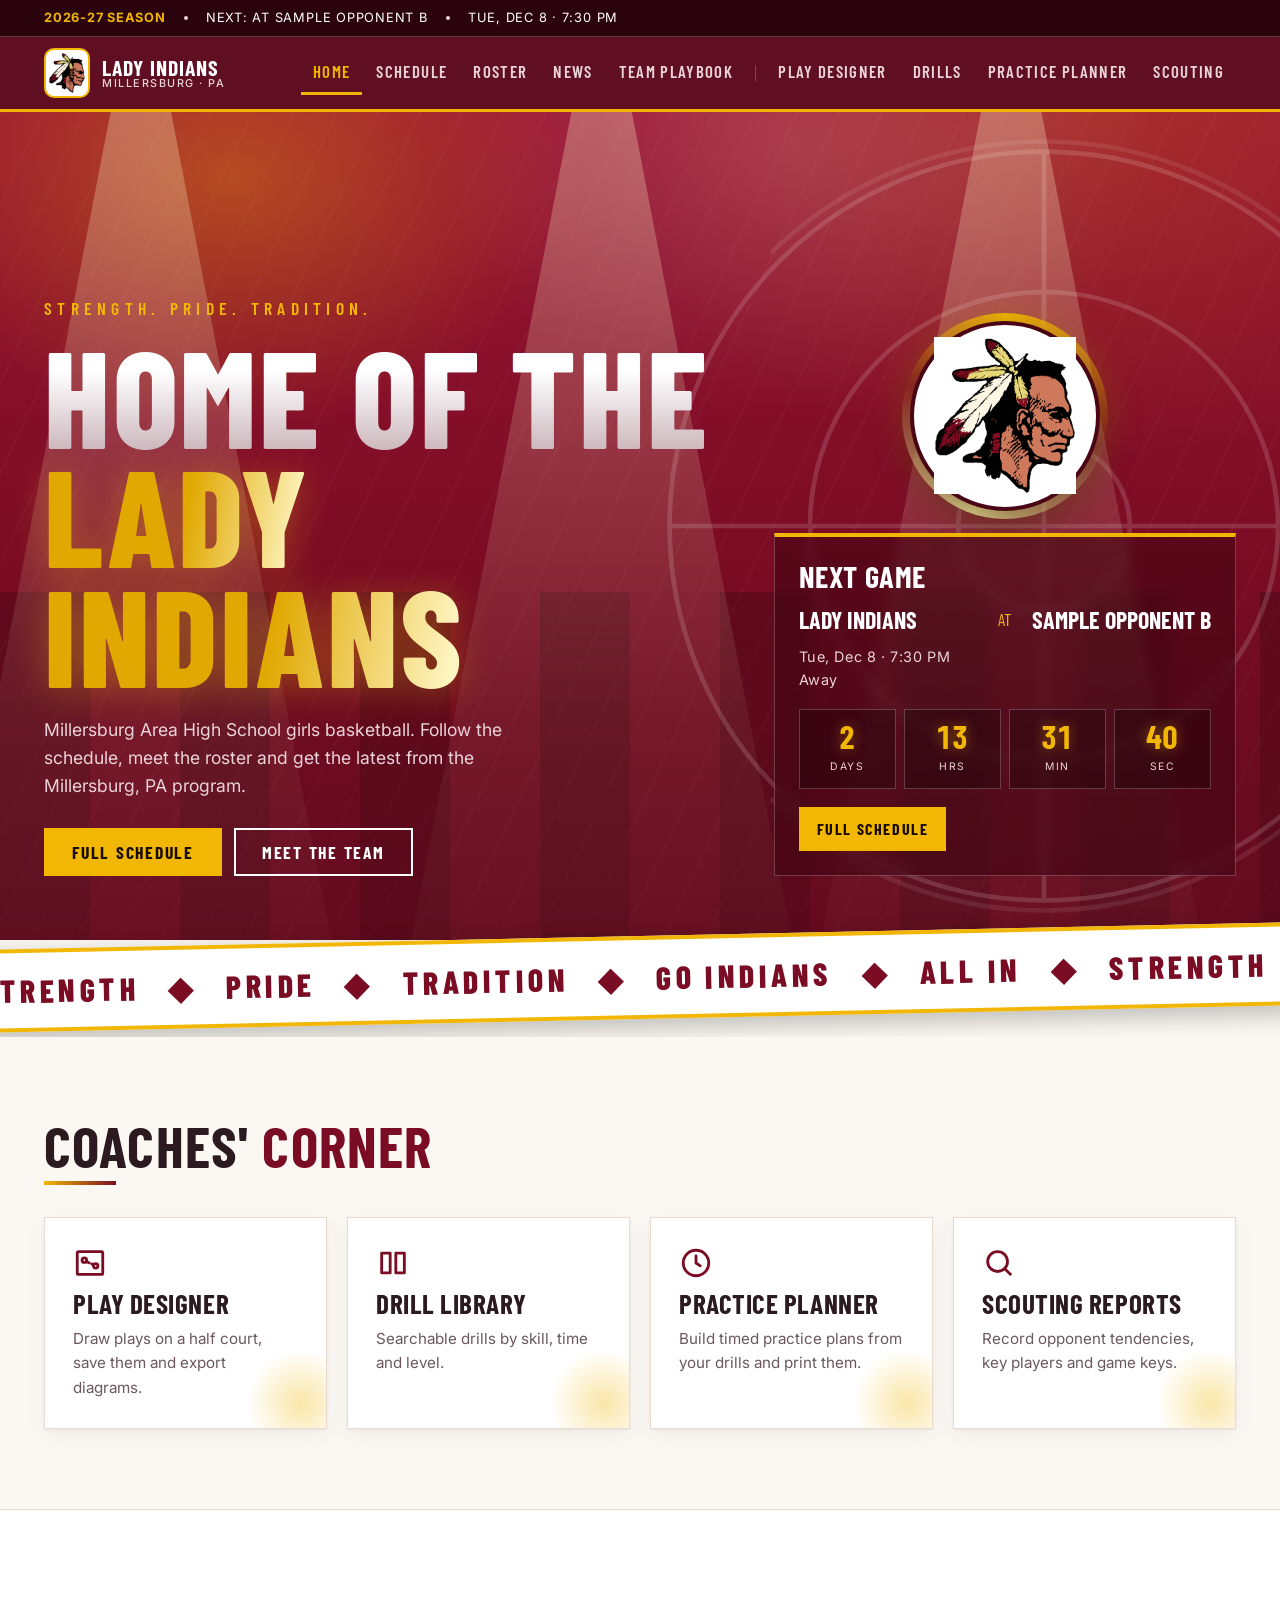
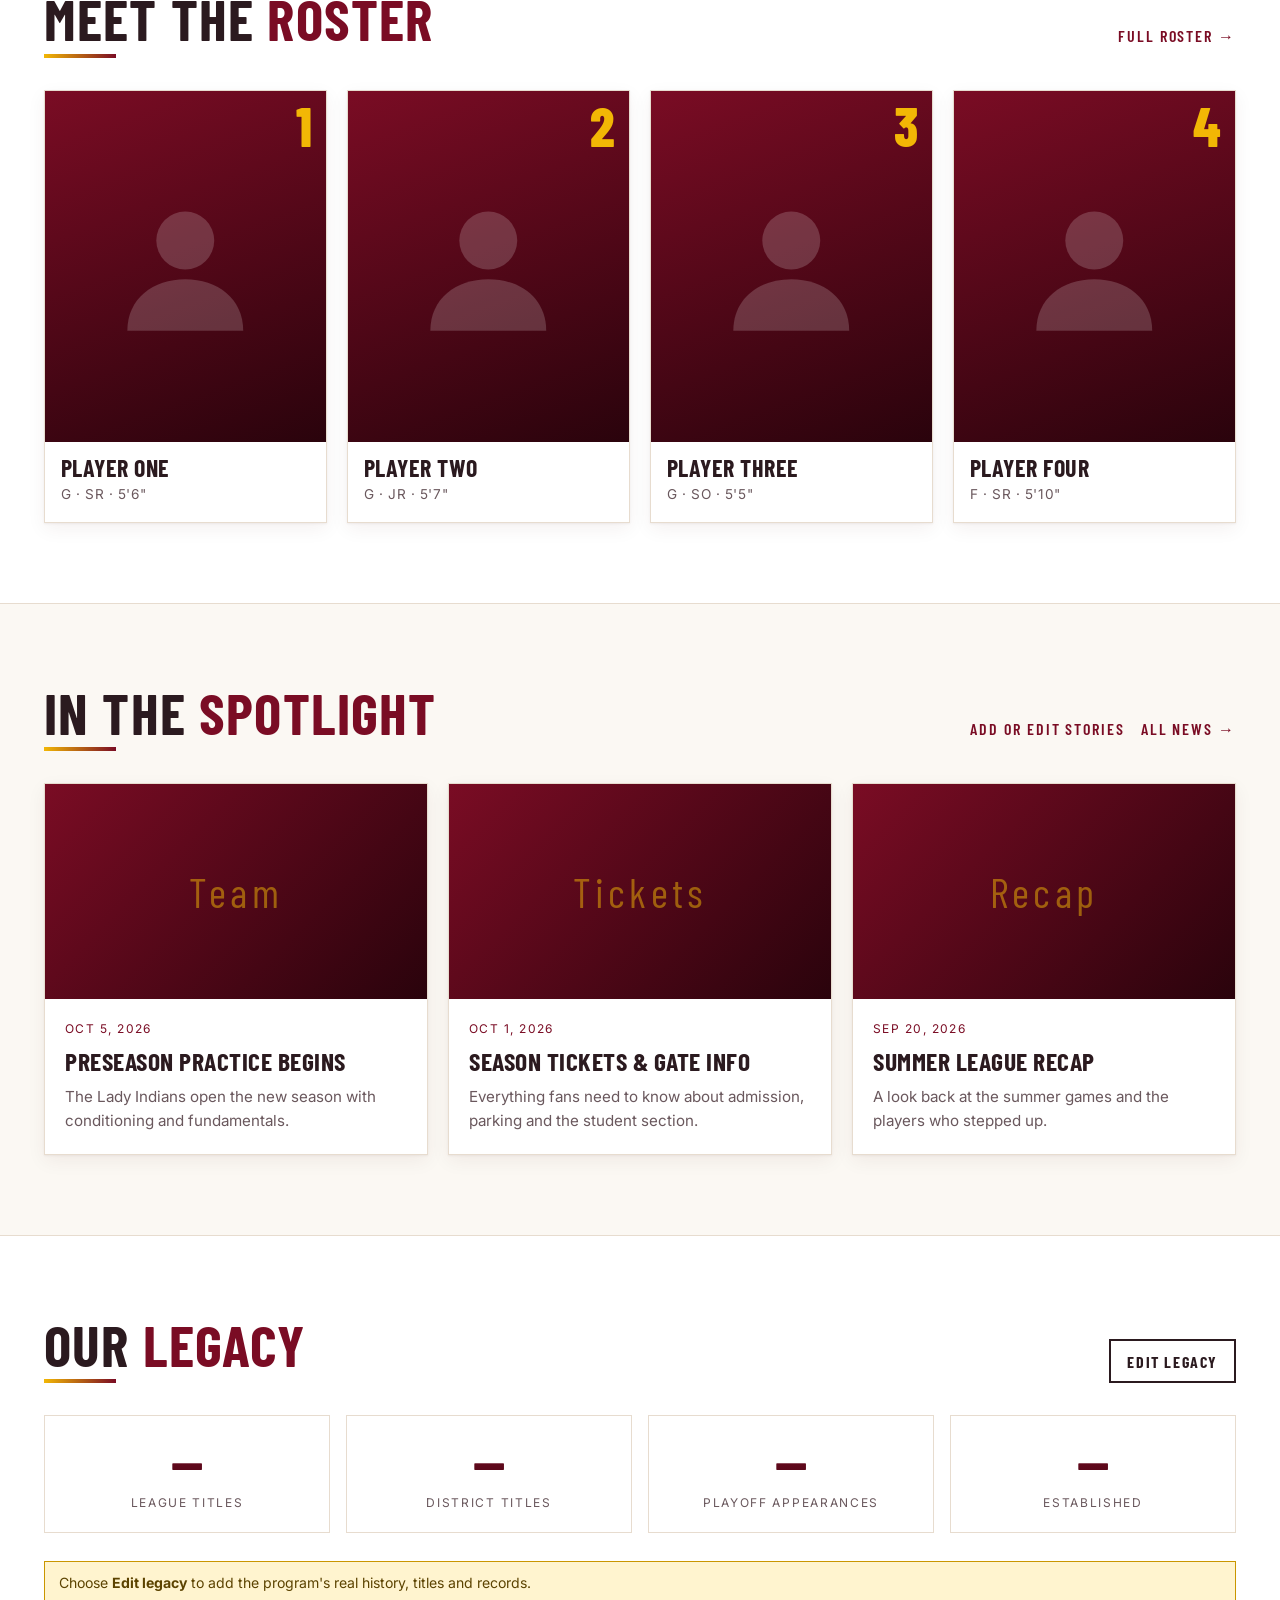
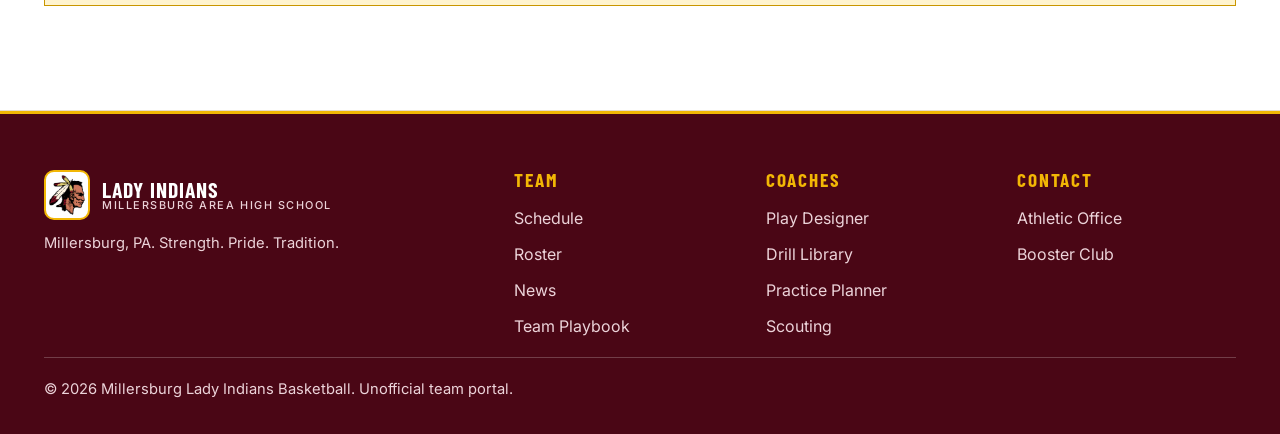
==== commit 0450684e: "Make home page flashier with animated hero and scrolling ribbon Adds stage-light beams, rotating cou" ====
--- a/index.html
+++ b/index.html
@@ -9,27 +9,119 @@
 <link rel="preconnect" href="https://fonts.gstatic.com" crossorigin>
 <link href="https://fonts.googleapis.com/css2?family=Barlow+Condensed:wght@500;600;700;800&family=Inter:wght@400;500;600&display=swap" rel="stylesheet">
 <link rel="stylesheet" href="css/styles.css">
+<style>
+/* ===== Home page flash. Motion uses transform/opacity only and is disabled for reduced-motion users. ===== */
+.progress{position:fixed;top:0;left:0;right:0;height:4px;z-index:300;background:linear-gradient(90deg,var(--gold),#fff3b0);transform-origin:0 50%;transform:scaleX(0);pointer-events:none}
+
+.hero{min-height:min(92vh,880px)}
+.fx{position:absolute;inset:0;overflow:hidden;pointer-events:none;z-index:1}
+.beam{position:absolute;top:-8%;height:125%;width:34vw;min-width:240px;left:var(--x);
+  background:linear-gradient(180deg,rgba(255,244,200,.32),rgba(255,244,200,.06) 65%,transparent);
+  clip-path:polygon(46% 0,54% 0,100% 100%,0 100%);transform-origin:50% 0;
+  animation:sway var(--d,9s) ease-in-out infinite alternate;animation-delay:var(--delay,0s)}
+@keyframes sway{from{transform:rotate(-13deg)}to{transform:rotate(13deg)}}
+.court-art{position:absolute;right:-12%;top:50%;width:min(780px,95vw);aspect-ratio:1;margin-top:calc(min(780px,95vw)/-2);opacity:.14;animation:spin 90s linear infinite}
+@keyframes spin{to{transform:rotate(360deg)}}
+.spark{position:absolute;bottom:-12px;left:var(--x);width:var(--s);height:var(--s);border-radius:50%;background:radial-gradient(circle,#fff3b0,var(--gold) 60%,transparent 70%);opacity:0;animation:rise var(--t) linear infinite;animation-delay:var(--dl)}
+@keyframes rise{0%{transform:translate3d(0,0,0);opacity:0}10%{opacity:.9}100%{transform:translate3d(var(--dx),-85vh,0);opacity:0}}
+
+.hero h1 .w{display:inline-block;opacity:0;transform:translateY(40px) rotateX(35deg);background:linear-gradient(180deg,#fff 30%,#c9b3b9);-webkit-background-clip:text;background-clip:text;-webkit-text-fill-color:transparent;color:transparent;animation:pop .7s cubic-bezier(.2,.8,.2,1) forwards;animation-delay:calc(var(--i)*110ms + 150ms)}
+@keyframes pop{to{opacity:1;transform:none}}
+.hero h1 em.shine{filter:drop-shadow(0 4px 18px rgba(242,183,5,.35))}
+.hero h1 em.shine .w{background:linear-gradient(100deg,#e0a800 25%,#fff6c4 45%,#f2b705 55%,#e0a800 75%);background-size:220% 100%;-webkit-background-clip:text;background-clip:text;animation:pop .7s cubic-bezier(.2,.8,.2,1) forwards,shine 4.5s linear infinite;animation-delay:calc(var(--i)*110ms + 150ms),0s}
+@keyframes shine{from{background-position:120% 0}to{background-position:-120% 0}}
+.hero .kicker{animation:fadeup .8s ease-out both}
+.hero .sub,.hero .cta{animation:fadeup .8s ease-out .6s both}
+@keyframes fadeup{from{opacity:0;transform:translateY(14px)}to{opacity:1;transform:none}}
+
+.btn.pulse{position:relative}
+.btn.pulse::after{content:"";position:absolute;inset:-2px;border:2px solid var(--gold);opacity:0;animation:ring 2.4s ease-out infinite;pointer-events:none}
+@keyframes ring{0%{opacity:.8;transform:scale(1)}100%{opacity:0;transform:scale(1.18,1.5)}}
+
+.rightcol{display:grid;gap:22px;justify-items:stretch}
+.ring{display:none;justify-self:center;position:relative;width:190px;height:190px;animation:float 5s ease-in-out infinite}
+@media(min-width:900px){.ring{display:block}}
+.ring::before{content:"";position:absolute;inset:-8px;border-radius:50%;background:conic-gradient(from 0deg,var(--gold),transparent 30%,#fff3b0 55%,transparent 80%,var(--gold));animation:spin 6s linear infinite}
+.ring .face{position:absolute;inset:0;border-radius:50%;background:#fff;display:grid;place-items:center;border:4px solid var(--maroon-d);box-shadow:0 14px 40px rgba(0,0,0,.4),0 0 40px rgba(242,183,5,.35)}
+.ring img{width:78%;height:auto}
+@keyframes float{0%,100%{transform:translateY(0)}50%{transform:translateY(-10px)}}
+
+.count strong{text-shadow:0 0 14px rgba(242,183,5,.45)}
+
+/* marquee band */
+.marquee-wrap{position:relative;z-index:3;overflow:hidden;margin-top:-30px;padding:26px 0 18px;pointer-events:none}
+.marquee{position:relative;z-index:3;background:#fff;color:var(--maroon);overflow:hidden;border-block:4px solid var(--gold);transform:rotate(-1.2deg);margin:0 -20px;padding:12px 0;box-shadow:0 8px 24px rgba(0,0,0,.25)}
+.marquee .track{display:flex;width:max-content;animation:scroll 28s linear infinite}
+.marquee span{font-family:var(--head);font-weight:800;font-size:clamp(1.3rem,3vw,2rem);letter-spacing:.14em;text-transform:uppercase;white-space:nowrap;padding-right:1.4em}
+.marquee i{font-style:normal;color:var(--maroon);padding:0 .9em}
+@keyframes scroll{to{transform:translateX(-50%)}}
+
+/* tiles + cards: shine sweep */
+.tile::before{content:"";position:absolute;top:0;bottom:0;left:-60%;width:40%;background:linear-gradient(100deg,transparent,rgba(242,183,5,.35),transparent);transform:skewX(-20deg) translateX(0);transition:transform .7s ease;pointer-events:none}
+.tile:hover::before{transform:skewX(-20deg) translateX(520%)}
+.tile svg{transition:transform .3s}
+.tile:hover svg{transform:scale(1.18) rotate(-6deg)}
+.pcard .pphoto{transition:transform .4s}
+.pcard:hover .pphoto{transform:scale(1.04)}
+.pcard{overflow:hidden}
+.ncard:hover{transform:translateY(-4px)}
+.ncard{transition:transform .25s,border-color .2s}
+
+/* section headings: animated gold underline */
+.sec-head h2{position:relative;padding-bottom:10px}
+.sec-head h2::after{content:"";position:absolute;left:0;bottom:0;height:4px;width:72px;background:linear-gradient(90deg,var(--gold),var(--maroon));transform-origin:0 50%;animation:grow 1s ease-out both;animation-timeline:view();animation-range:entry 0% cover 40%}
+@keyframes grow{from{transform:scaleX(.1)}to{transform:scaleX(1)}}
+
+/* legacy numbers: bigger and punchier */
+.stat strong{font-size:3.4rem;background:linear-gradient(180deg,var(--maroon),var(--maroon-d));-webkit-background-clip:text;background-clip:text;-webkit-text-fill-color:transparent}
+.stat div{transition:transform .25s,border-color .2s}
+.stat div:hover{transform:translateY(-4px);border-color:var(--gold)}
+
+@media(prefers-reduced-motion:reduce){
+  .hero h1 .w,.hero .kicker,.hero .sub,.hero .cta{opacity:1;transform:none}
+  .marquee .track{transform:none;flex-wrap:wrap;width:auto}
+  .marquee .dup{display:none}
+  .beam,.spark,.court-art,.ring,.ring::before{animation:none}
+  .spark{display:none}
+  .progress{display:none}
+}
+</style>
 </head>
 <body data-page="home">
 
 <main id="main">
   <section class="hero">
+    <div class="fx" aria-hidden="true">
+      <i class="beam" style="--x:-6%;--d:9s;--delay:-2s"></i>
+      <i class="beam" style="--x:30%;--d:11s;--delay:-6s"></i>
+      <i class="beam" style="--x:62%;--d:8s;--delay:-4s"></i>
+      <svg class="court-art" viewBox="0 0 200 200" fill="none" stroke="#fff" stroke-width="1.2"><circle cx="100" cy="100" r="96"/><circle cx="100" cy="100" r="60"/><circle cx="100" cy="100" r="22"/><path d="M100 4v192M4 100h192"/><path d="M30 30a100 100 0 0 1 140 0M30 170a100 100 0 0 0 140 0" opacity=".6"/></svg>
+      <div id="sparks"></div>
+    </div>
     <div class="wrap">
       <div>
         <p class="kicker">Strength. Pride. Tradition.</p>
-        <h1>Home of the <em>Lady Indians</em></h1>
+        <h1><span class="w" style="--i:0">Home</span> <span class="w" style="--i:1">of</span> <span class="w" style="--i:2">the</span> <em class="shine"><span class="w" style="--i:3">Lady</span> <span class="w" style="--i:4">Indians</span></em></h1>
         <p class="sub">Millersburg Area High School girls basketball. Follow the schedule, meet the roster and get the latest from the Millersburg, PA program.</p>
         <div class="cta">
-          <a class="btn" href="schedule.html">Full Schedule</a>
+          <a class="btn pulse" href="schedule.html">Full Schedule</a>
           <a class="btn ghost" href="roster.html">Meet the Team</a>
         </div>
       </div>
-      <aside class="nextcard" aria-labelledby="nm-h">
-        <h2 id="nm-h">Next Game</h2>
-        <div id="nextgame"></div>
-      </aside>
-    </div>
-  </section>
+      <div class="rightcol">
+        <div class="ring" aria-hidden="true"><div class="face"><img src="images/logo.png" alt=""></div></div>
+        <aside class="nextcard" aria-labelledby="nm-h">
+          <h2 id="nm-h">Next Game</h2>
+          <div id="nextgame"></div>
+        </aside>
+      </div>
+    </div>
+  </section>
+
+  <div class="marquee-wrap"><div class="marquee" aria-hidden="true"><div class="track">
+    <span>Strength<i>&#9670;</i>Pride<i>&#9670;</i>Tradition<i>&#9670;</i>Go Indians<i>&#9670;</i>All In<i>&#9670;</i>Strength<i>&#9670;</i>Pride<i>&#9670;</i>Tradition<i>&#9670;</i>Go Indians<i>&#9670;</i>All In<i>&#9670;</i></span>
+    <span class="dup">Strength<i>&#9670;</i>Pride<i>&#9670;</i>Tradition<i>&#9670;</i>Go Indians<i>&#9670;</i>All In<i>&#9670;</i>Strength<i>&#9670;</i>Pride<i>&#9670;</i>Tradition<i>&#9670;</i>Go Indians<i>&#9670;</i>All In<i>&#9670;</i></span>
+  </div></div></div>
 
   <section class="band">
     <div class="wrap">
@@ -159,5 +251,43 @@
   draw();
 })();
 </script>
+<script>
+(function(){
+  var reduce=window.matchMedia&&matchMedia('(prefers-reduced-motion: reduce)').matches;
+
+  /* scroll progress bar */
+  var bar=document.createElement('div'); bar.className='progress'; bar.setAttribute('aria-hidden','true'); document.body.appendChild(bar);
+  var tick=false;
+  function upd(){ var h=document.documentElement; var max=h.scrollHeight-h.clientHeight; bar.style.transform='scaleX('+(max>0?Math.min(1,h.scrollTop/max):0)+')'; tick=false; }
+  addEventListener('scroll',function(){ if(!tick){ tick=true; requestAnimationFrame(upd); } },{passive:true}); upd();
+
+  /* rising gold sparks */
+  if(!reduce){
+    var box=document.getElementById('sparks'), n=innerWidth<700?10:22, html='';
+    for(var i=0;i<n;i++){
+      var s=(3+Math.random()*5).toFixed(1);
+      html+='<i class="spark" style="--x:'+(Math.random()*100).toFixed(1)+'%;--s:'+s+'px;--t:'+(7+Math.random()*8).toFixed(1)+'s;--dl:-'+(Math.random()*12).toFixed(1)+'s;--dx:'+((Math.random()-.5)*160).toFixed(0)+'px"></i>';
+    }
+    box.innerHTML=html;
+  }
+
+  /* count-up for plain numbers in Our Legacy (runs once per number, when scrolled into view) */
+  var legacy=document.getElementById('legstats');
+  function countUp(el){
+    var raw=el.textContent.trim(), target=parseInt(raw,10);
+    if(!/^[0-9]+$/.test(raw)||target>=1000||reduce) return;
+    var t0=performance.now(), dur=1200;
+    el.textContent='0';
+    (function step(now){ var p=Math.max(0,Math.min(1,(now-t0)/dur)), e=1-Math.pow(1-p,3); el.textContent=Math.round(target*e); if(p<1) requestAnimationFrame(step); else el.textContent=target; })(t0);
+  }
+  function checkCount(){
+    if(!legacy) return;
+    var r=legacy.getBoundingClientRect();
+    if(r.top>innerHeight*.85||r.bottom<0) return;
+    legacy.querySelectorAll('strong:not([data-c])').forEach(function(s){ s.setAttribute('data-c','1'); countUp(s); });
+  }
+  addEventListener('scroll',checkCount,{passive:true}); checkCount();
+})();
+</script>
 </body>
 </html>
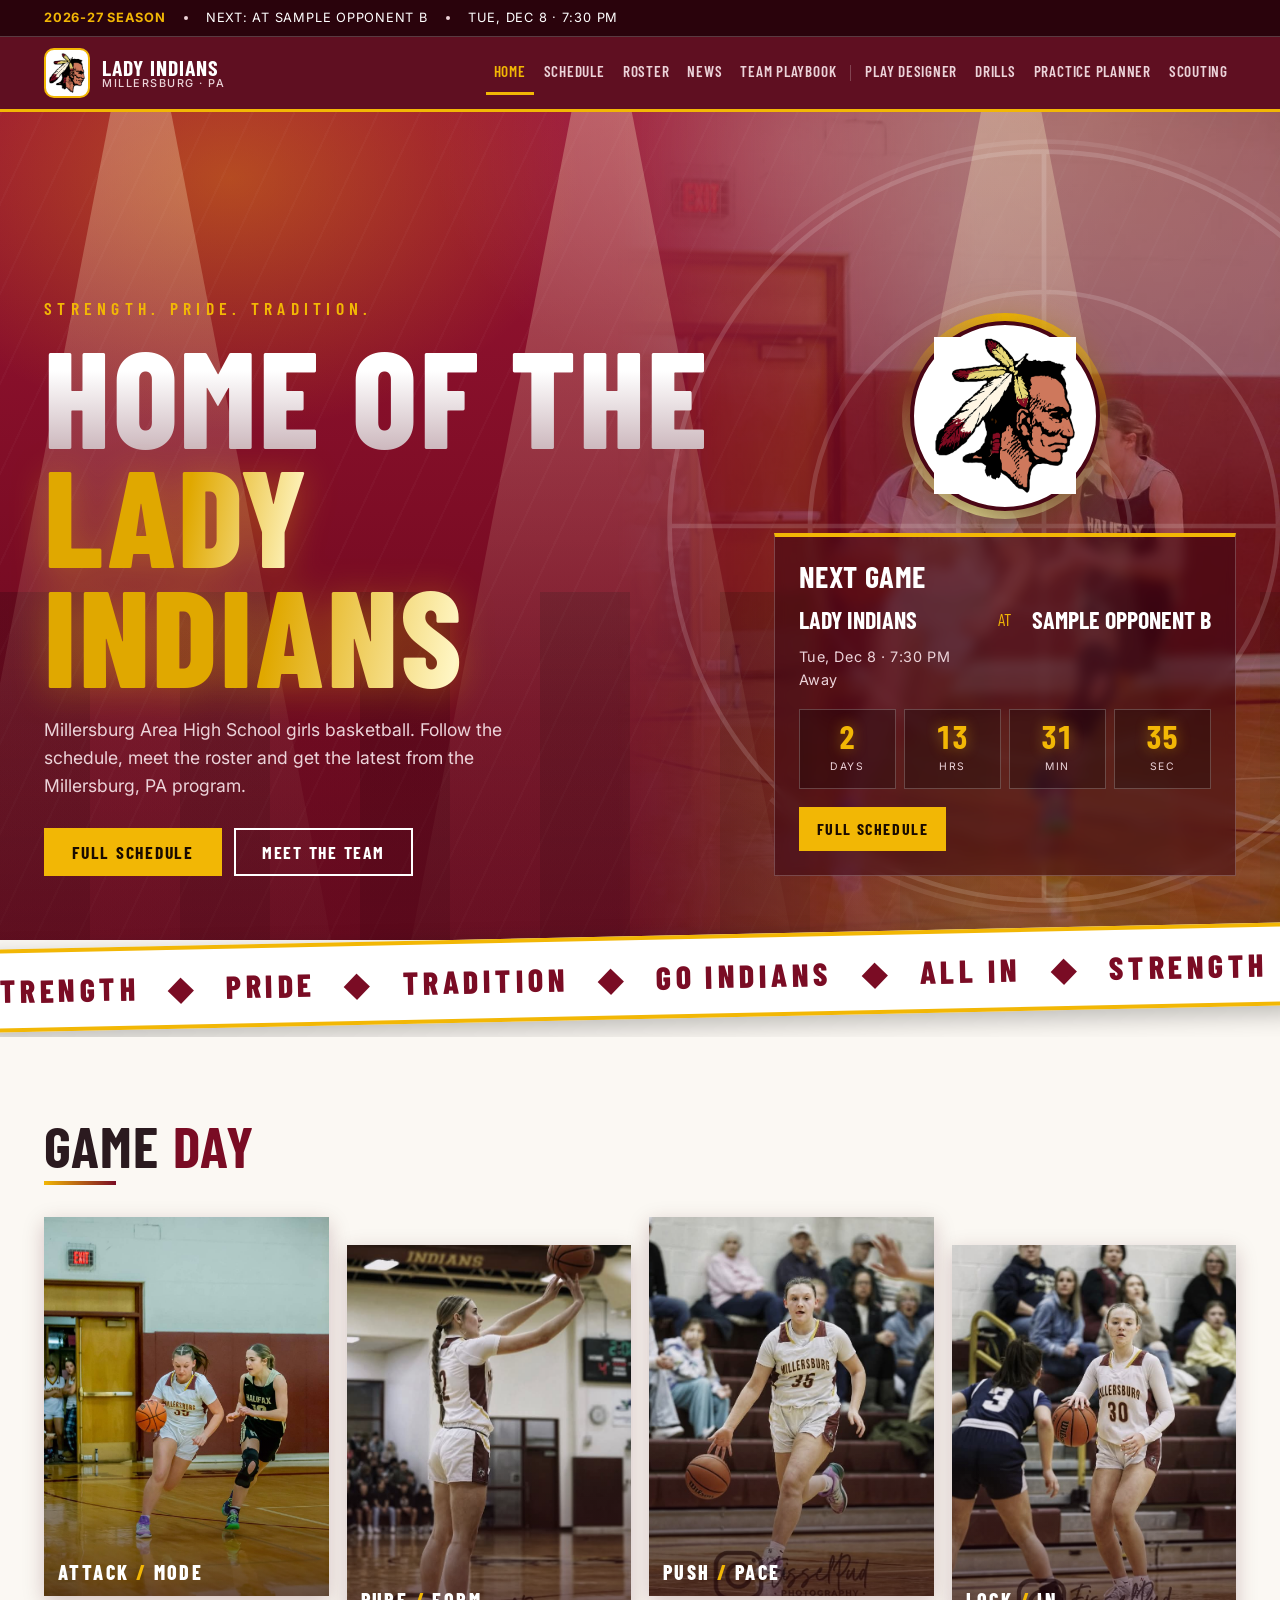
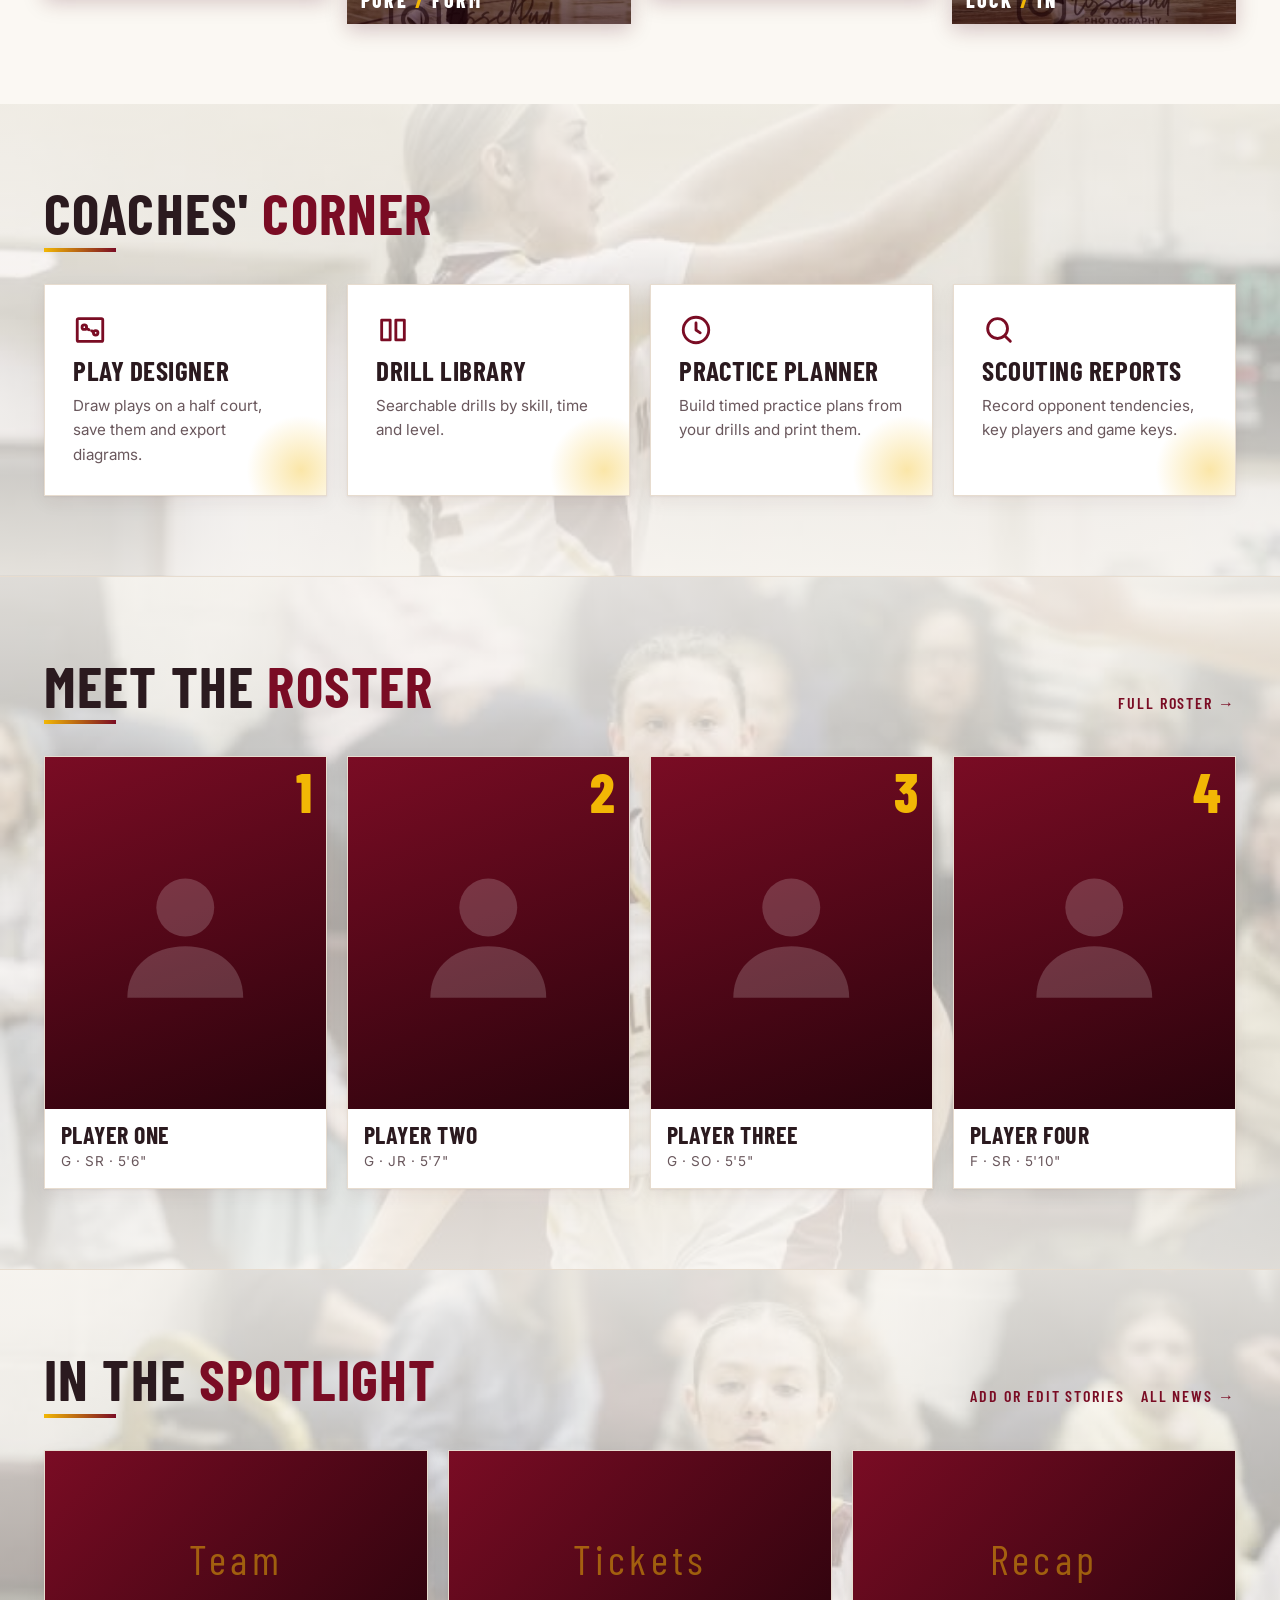
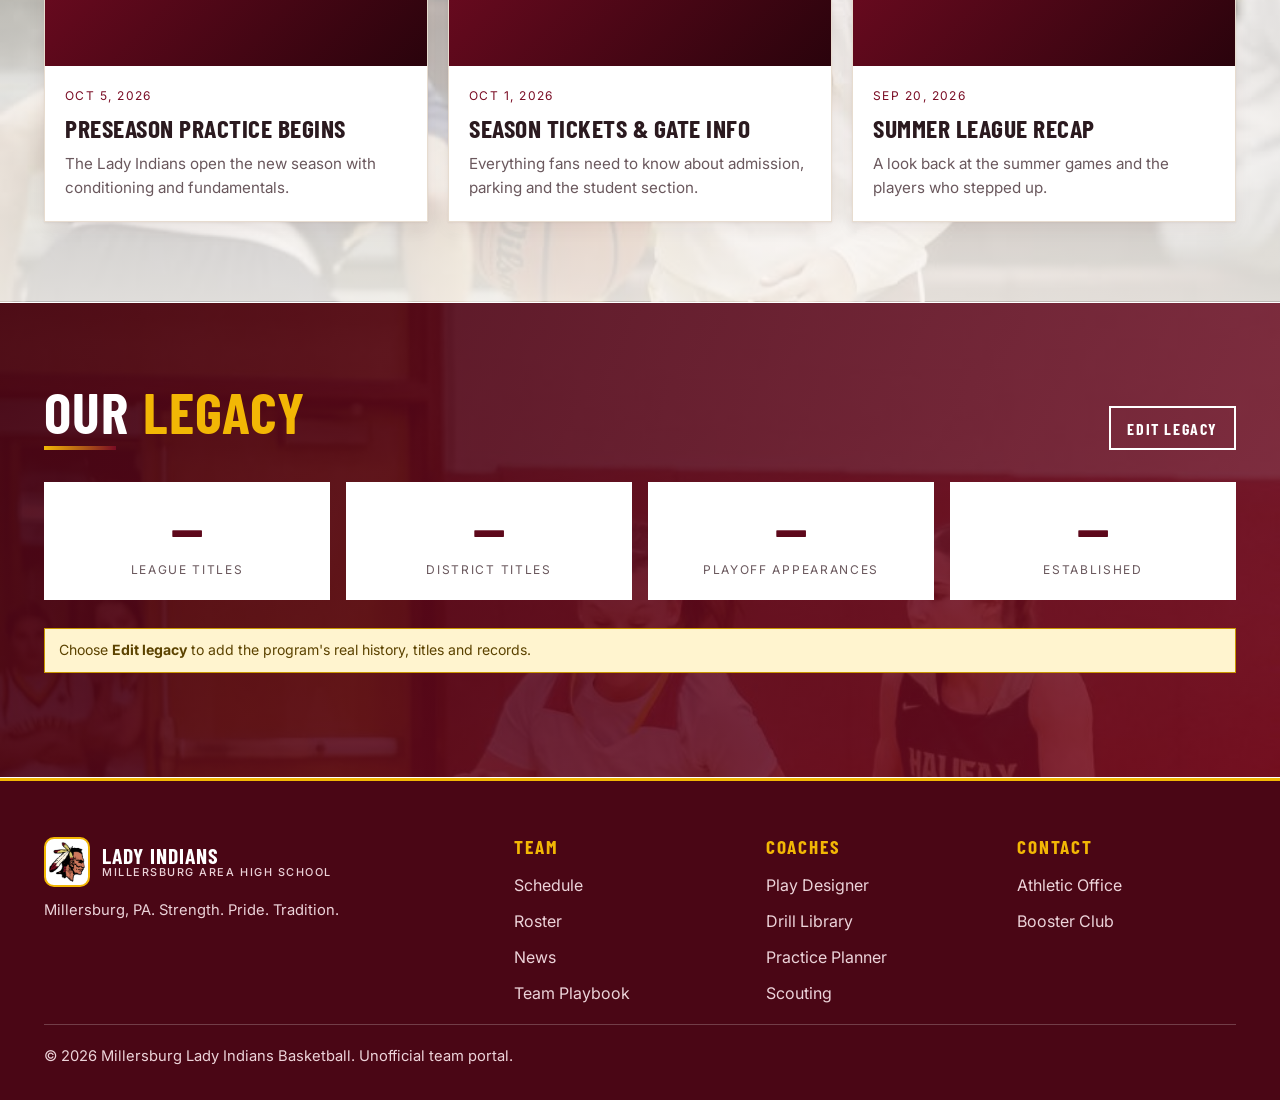
==== commit e04366f1: "Add game photos to the home page Adds four game-action photos: a faded photo behind the hero, a Game" ====
--- a/index.html
+++ b/index.html
@@ -85,6 +85,46 @@
   .spark{display:none}
   .progress{display:none}
 }
+
+/* ===== Game photos ===== */
+.hero-photo{position:absolute;top:0;bottom:0;right:0;width:min(52vw,720px);background:url(images/action-1.jpg) 50% 22%/cover no-repeat;opacity:.42;
+  -webkit-mask-image:linear-gradient(90deg,transparent 0%,#000 55%);mask-image:linear-gradient(90deg,transparent 0%,#000 55%)}
+@media(max-width:899px){.hero-photo{width:100%;opacity:.2;-webkit-mask-image:linear-gradient(180deg,#000 30%,transparent 95%);mask-image:linear-gradient(180deg,#000 30%,transparent 95%)}}
+
+.gallery{background:var(--bg);overflow:hidden}
+.shots{display:grid;gap:14px;grid-template-columns:repeat(2,1fr)}
+@media(min-width:900px){.shots{grid-template-columns:repeat(4,1fr);gap:18px}}
+.shot{position:relative;display:block;padding:0;border:0;background:var(--maroon-d);cursor:pointer;overflow:hidden;aspect-ratio:3/4;box-shadow:0 6px 20px rgba(74,6,21,.22);outline-offset:4px;transition:transform .3s,box-shadow .3s}
+.shot img{width:100%;height:100%;object-fit:cover;object-position:50% 25%;display:block;transition:transform .6s}
+.shot::before{content:"";position:absolute;inset:0;z-index:1;border:4px solid transparent;transition:border-color .25s;pointer-events:none}
+.shot::after{content:"";position:absolute;left:0;right:0;bottom:0;height:45%;background:linear-gradient(180deg,transparent,rgba(42,3,12,.75));opacity:.85;pointer-events:none}
+.shot .tagline{position:absolute;left:14px;bottom:12px;z-index:2;font-family:var(--head);font-weight:800;font-size:1.25rem;letter-spacing:.12em;text-transform:uppercase;color:#fff}
+.shot .tagline i{font-style:normal;color:var(--gold)}
+.shot:hover,.shot:focus-visible{transform:translateY(-6px);box-shadow:0 14px 34px rgba(74,6,21,.35)}
+.shot:hover img,.shot:focus-visible img{transform:scale(1.07)}
+.shot:hover::before,.shot:focus-visible::before{border-color:var(--gold)}
+@media(min-width:900px){.shot:nth-child(even){margin-top:28px}}
+.lightbox{max-width:min(94vw,760px);background:#1a0309;border:2px solid var(--gold);padding:0}
+.lightbox .lbbox{padding:12px;display:grid;gap:10px;justify-items:center}
+.lightbox img{max-width:100%;max-height:76vh;width:auto;height:auto;display:block}
+.lightbox .lbbar{display:flex;gap:8px;width:100%;justify-content:space-between;align-items:center}
+.lightbox .lbbar span{color:#ecd3d9;font-size:.9rem}
+.lightbox .btn{color:#fff}
+
+/* ===== Photo backgrounds behind home sections ===== */
+.bgp{position:relative;isolation:isolate}
+.bgp::before{content:"";position:absolute;inset:0;z-index:-1;background-image:var(--ov),var(--ph);background-size:cover;background-position:center 28%;background-repeat:no-repeat}
+.bgp.light{--ov:linear-gradient(180deg,rgba(251,248,243,.88),rgba(251,248,243,.66) 50%,rgba(251,248,243,.88))}
+.bgp.dark{--ov:linear-gradient(120deg,rgba(74,6,21,.94),rgba(122,12,36,.80));
+  --text:#fff;--muted:#ecd3d9;--accent:var(--gold);--line:rgba(255,255,255,.25);color:var(--text)}
+.bgp.dark .stat div{--muted:#6a585d;--text:#2b1a1f}
+.bgp.dark .sec-head h2{color:#fff}
+.bgp.dark #legstory{color:#fff}
+.bgp.dark .btn.ghost{color:#fff;border-color:#fff}
+.bgp.dark .btn.ghost:hover{background:#fff;color:var(--maroon)}
+.bgp.dark .note{color:#5c4300}
+.bgp.dark .stat strong{background:linear-gradient(180deg,var(--maroon),var(--maroon-d));-webkit-background-clip:text;background-clip:text}
+@media(min-width:900px){.bgp.light::before{background-position:center 22%}}
 </style>
 </head>
 <body data-page="home">
@@ -92,6 +132,7 @@
 <main id="main">
   <section class="hero">
     <div class="fx" aria-hidden="true">
+      <div class="hero-photo"></div>
       <i class="beam" style="--x:-6%;--d:9s;--delay:-2s"></i>
       <i class="beam" style="--x:30%;--d:11s;--delay:-6s"></i>
       <i class="beam" style="--x:62%;--d:8s;--delay:-4s"></i>
@@ -123,7 +164,19 @@
     <span class="dup">Strength<i>&#9670;</i>Pride<i>&#9670;</i>Tradition<i>&#9670;</i>Go Indians<i>&#9670;</i>All In<i>&#9670;</i>Strength<i>&#9670;</i>Pride<i>&#9670;</i>Tradition<i>&#9670;</i>Go Indians<i>&#9670;</i>All In<i>&#9670;</i></span>
   </div></div></div>
 
-  <section class="band">
+  <section class="band gallery" aria-labelledby="gdh">
+    <div class="wrap">
+      <div class="sec-head"><h2 id="gdh">Game <span>Day</span></h2></div>
+      <div class="shots" id="shots">
+        <button class="shot reveal" type="button" data-i="0"><img src="images/action-1.jpg" width="1000" height="1500" loading="lazy" alt="A Millersburg player dribbles up the court past a Halifax defender"><span class="tagline">Attack<i> / </i>Mode</span></button>
+        <button class="shot reveal" type="button" data-i="1"><img src="images/action-2.jpg" width="663" height="937" loading="lazy" alt="Millersburg player number 2 rises for a jump shot"><span class="tagline">Pure<i> / </i>Form</span></button>
+        <button class="shot reveal" type="button" data-i="2"><img src="images/action-3.jpg" width="742" height="927" loading="lazy" alt="Millersburg player number 35 pushes the ball up the floor"><span class="tagline">Push<i> / </i>Pace</span></button>
+        <button class="shot reveal" type="button" data-i="3"><img src="images/action-4.jpg" width="753" height="940" loading="lazy" alt="Millersburg player number 30 dribbles against a defender"><span class="tagline">Lock<i> / </i>In</span></button>
+      </div>
+    </div>
+  </section>
+
+  <section class="band bgp light" style="--ph:url(images/action-2.jpg)">
     <div class="wrap">
       <div class="sec-head"><h2>Coaches' <span>Corner</span></h2></div>
       <div class="grid g4">
@@ -147,21 +200,21 @@
     </div>
   </section>
 
-  <section class="band alt">
+  <section class="band alt bgp light" style="--ph:url(images/action-3.jpg)">
     <div class="wrap">
       <div class="sec-head"><h2>Meet the <span>Roster</span></h2><a class="more" href="roster.html">Full roster &rarr;</a></div>
       <div class="grid g4" id="homeroster"></div>
     </div>
   </section>
 
-  <section class="band">
+  <section class="band bgp light" style="--ph:url(images/action-4.jpg)">
     <div class="wrap">
       <div class="sec-head"><h2>In the <span>Spotlight</span></h2><span style="display:flex;gap:16px;align-items:center;flex-wrap:wrap"><a class="more" href="news.html#manage">Add or edit stories</a><a class="more" href="news.html">All news &rarr;</a></span></div>
       <div class="grid g3" id="homenews"></div>
     </div>
   </section>
 
-  <section class="band alt">
+  <section class="band alt bgp dark" style="--ph:url(images/action-1.jpg)">
     <div class="wrap">
       <div class="sec-head"><h2>Our <span>Legacy</span></h2><button class="btn sm ghost" id="legedit" type="button">Edit legacy</button></div>
       <div class="stat" id="legstats" style="grid-template-columns:repeat(auto-fit,minmax(150px,1fr))"></div>
@@ -289,5 +342,27 @@
   addEventListener('scroll',checkCount,{passive:true}); checkCount();
 })();
 </script>
+<dialog id="lb" class="lightbox" aria-label="Game photo viewer"><div class="lbbox">
+  <img id="lbimg" alt="">
+  <div class="lbbar"><button class="btn sm ghost" id="lbprev" type="button">&larr; Prev</button><span id="lbcount" aria-live="polite"></span><button class="btn sm ghost" id="lbnext" type="button">Next &rarr;</button></div>
+  <button class="btn sm" id="lbclose" type="button">Close</button>
+</div></dialog>
+<script>
+(function(){
+  var shots=document.querySelectorAll('#shots .shot'), lb=document.getElementById('lb'), img=document.getElementById('lbimg'), cur=0;
+  function show(i){
+    cur=(i+shots.length)%shots.length;
+    var src=shots[cur].querySelector('img');
+    img.src=src.currentSrc||src.src; img.alt=src.alt;
+    document.getElementById('lbcount').textContent=(cur+1)+' of '+shots.length;
+  }
+  shots.forEach(function(b,i){ b.addEventListener('click',function(){ show(i); lb.showModal(); }); });
+  document.getElementById('lbprev').onclick=function(){show(cur-1)};
+  document.getElementById('lbnext').onclick=function(){show(cur+1)};
+  document.getElementById('lbclose').onclick=function(){lb.close()};
+  lb.addEventListener('click',function(e){ if(e.target===lb) lb.close(); });
+  lb.addEventListener('keydown',function(e){ if(e.key==='ArrowLeft') show(cur-1); if(e.key==='ArrowRight') show(cur+1); });
+})();
+</script>
 </body>
 </html>
--- a/css/styles.css
+++ b/css/styles.css
@@ -231,3 +231,7 @@
 
 /* Coach password gate */
 html.locked #main{display:none}
+
+/* keep the top menu on one line */
+.menu a{white-space:nowrap}
+@media(max-width:1340px){.menu a{padding:0 8px;font-size:.95rem;letter-spacing:.05em}.menu li.sep{margin:14px 4px}}
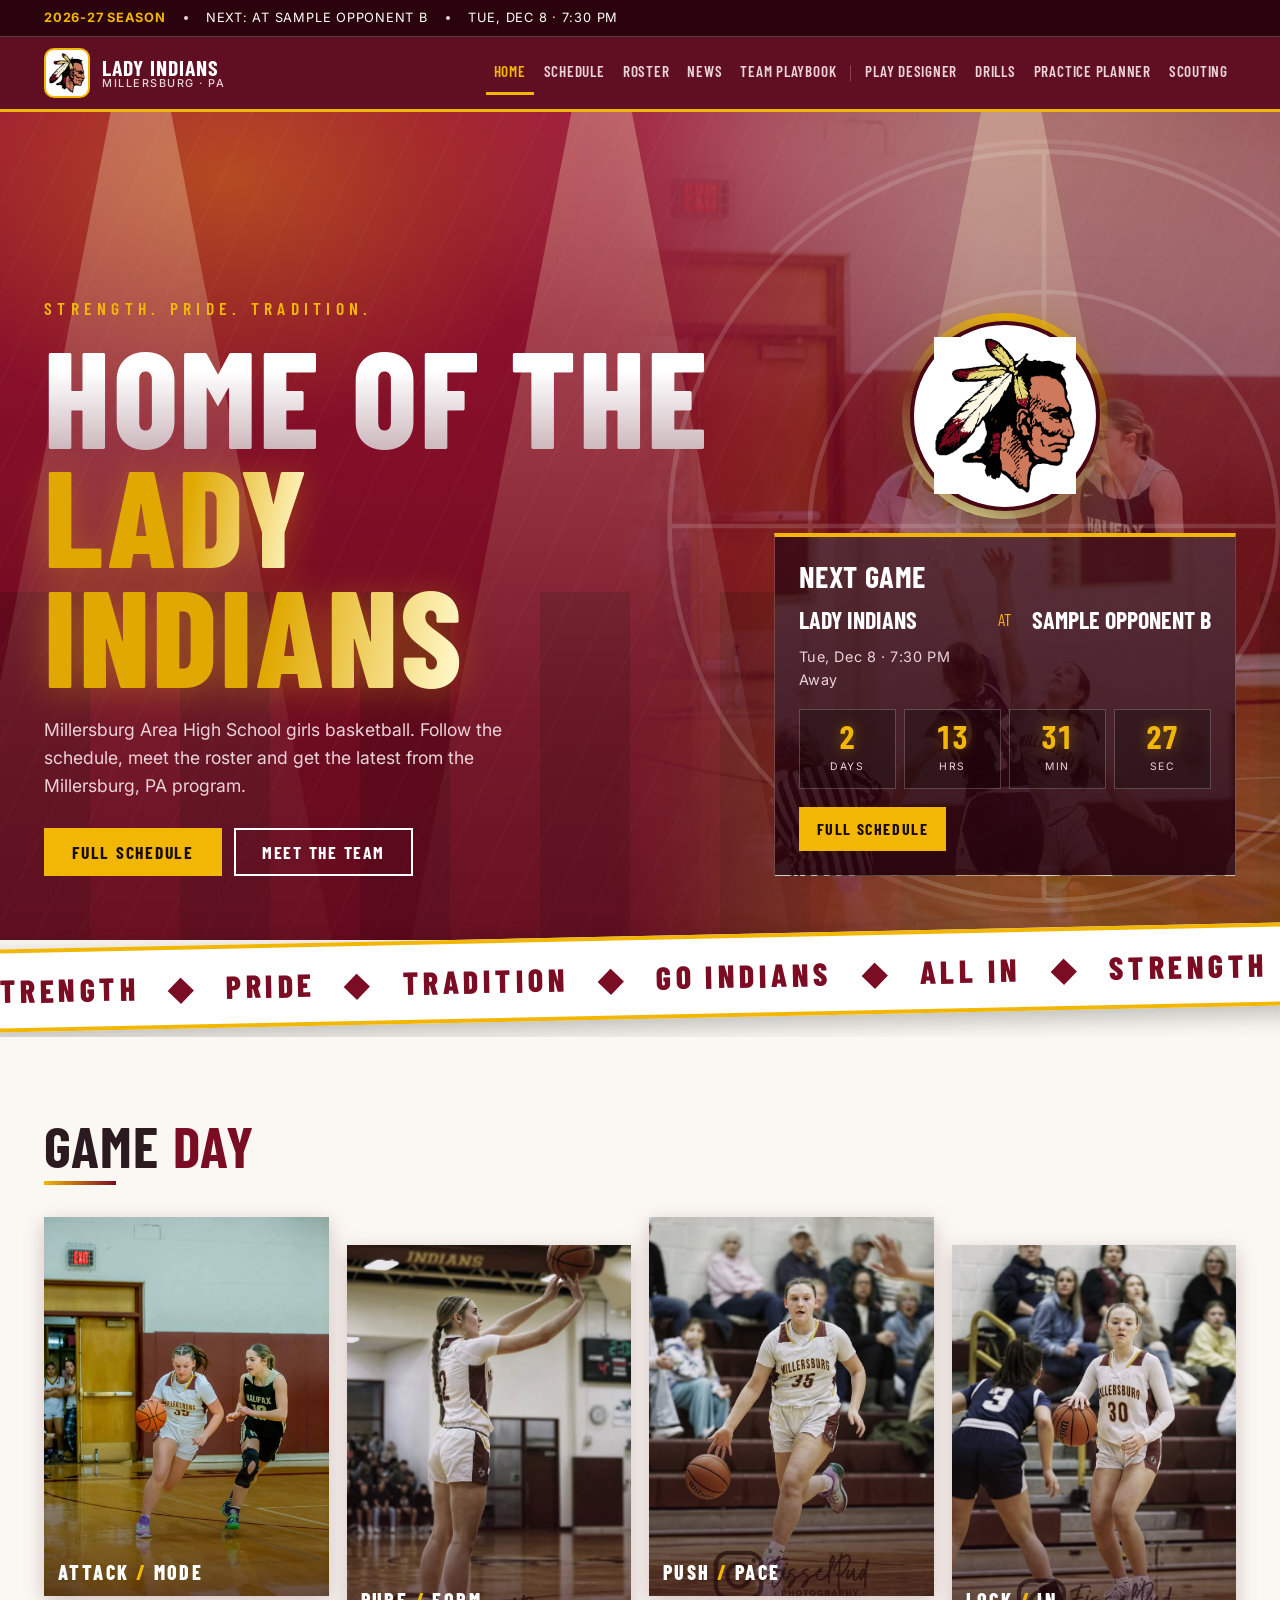
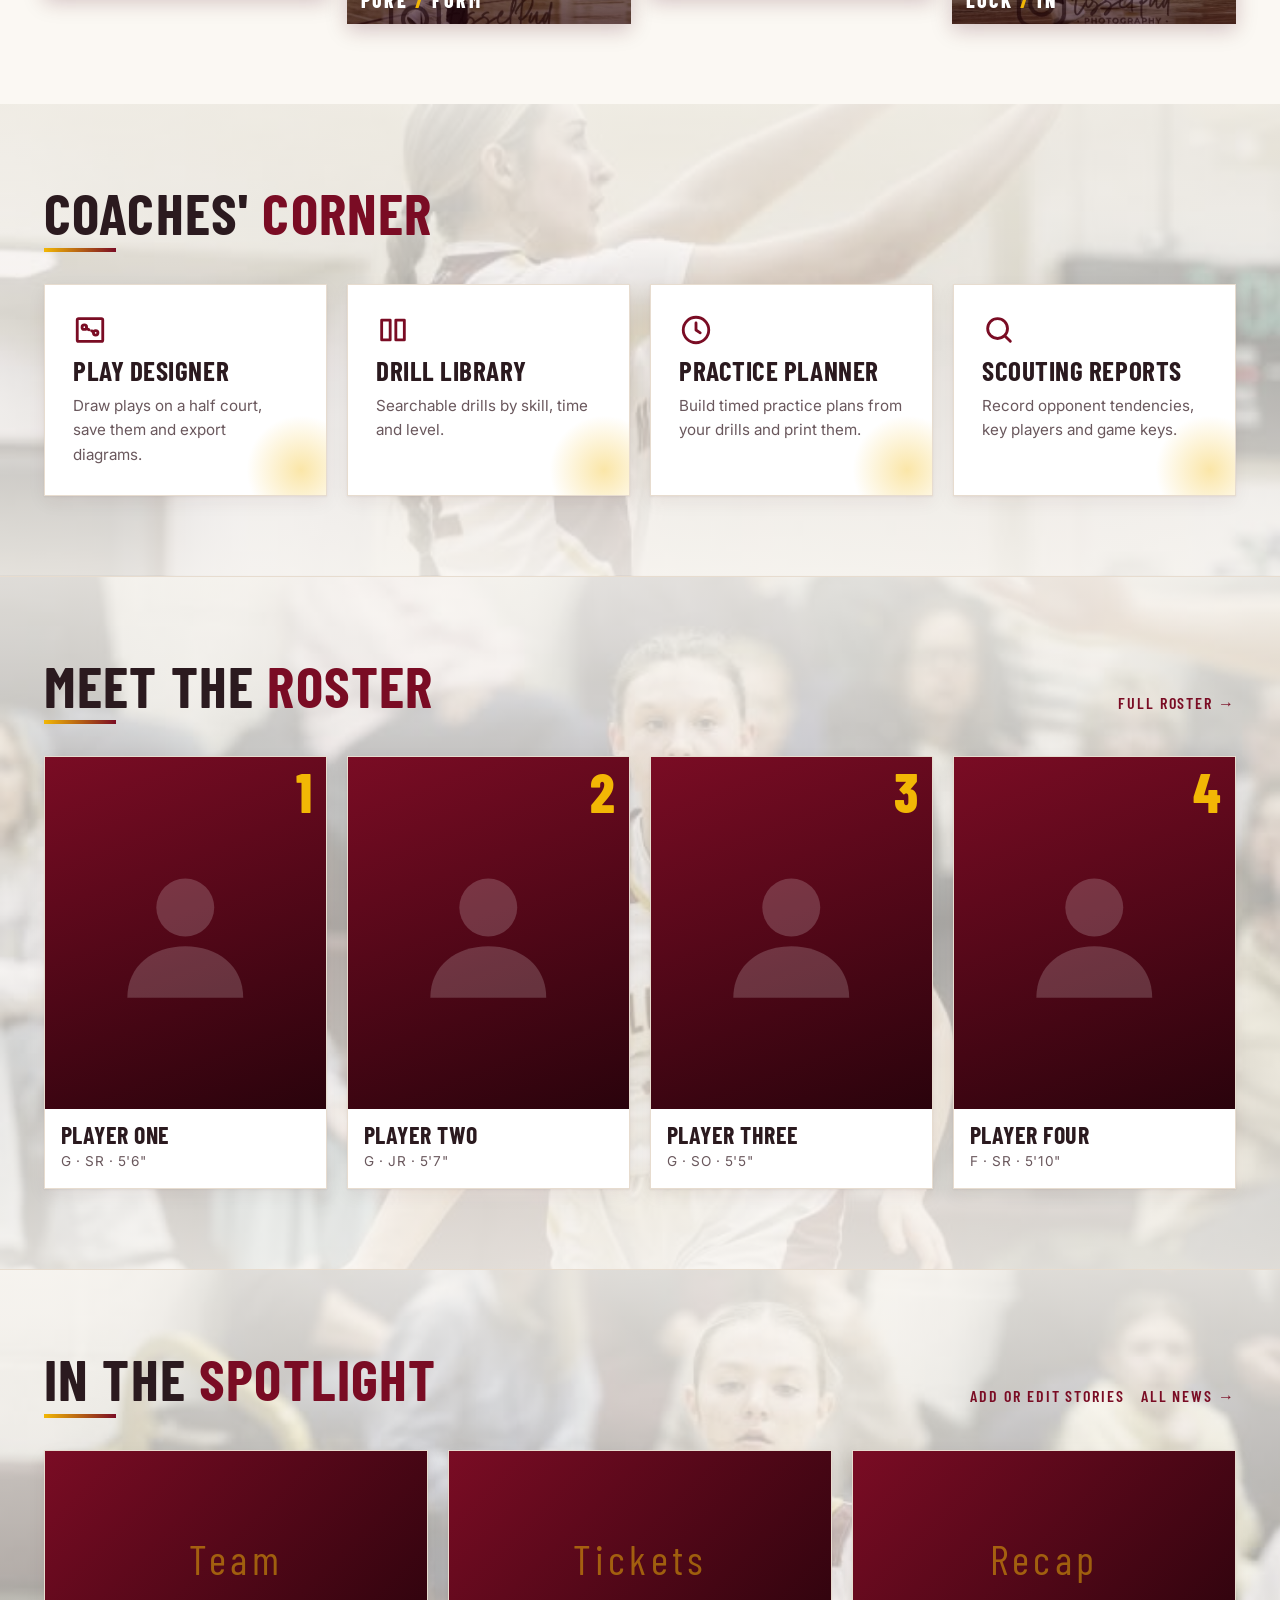
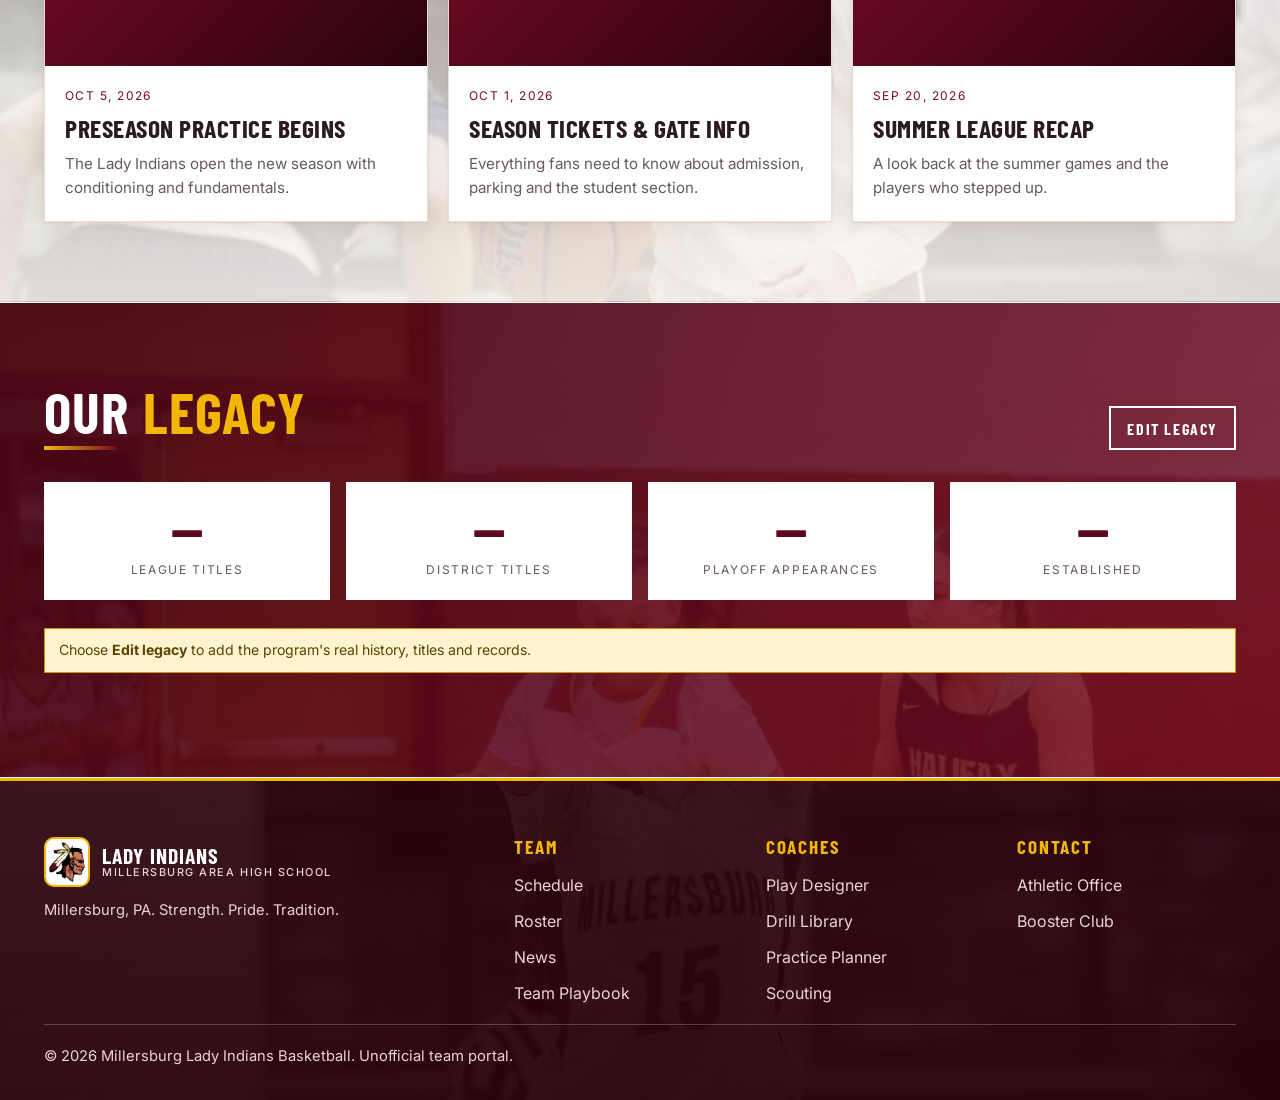
==== commit 5b18ebab: "Add a tip-off photo behind the Next Game card The Next Game card on the home page now has its own ph" ====
--- a/index.html
+++ b/index.html
@@ -125,6 +125,9 @@
 .bgp.dark .note{color:#5c4300}
 .bgp.dark .stat strong{background:linear-gradient(180deg,var(--maroon),var(--maroon-d));-webkit-background-clip:text;background-clip:text}
 @media(min-width:900px){.bgp.light::before{background-position:center 22%}}
+
+/* Next Game card: its own photo (the tip-off), different from the hero photo */
+.nextcard{background-image:linear-gradient(180deg,rgba(60,5,18,.80),rgba(42,3,12,.90)),url(images/action-8.jpg);background-size:cover;background-position:center 18%;background-repeat:no-repeat}
 </style>
 </head>
 <body data-page="home">
--- a/css/styles.css
+++ b/css/styles.css
@@ -235,3 +235,34 @@
 /* keep the top menu on one line */
 .menu a{white-space:nowrap}
 @media(max-width:1340px){.menu a{padding:0 8px;font-size:.95rem;letter-spacing:.05em}.menu li.sep{margin:14px 4px}}
+
+/* ===== Game-photo backgrounds on inner pages =====
+   --ph  = banner photo behind the page title
+   --ph2 = faded photo behind the page's main content
+   Both are set per page below. Paths are relative to this stylesheet. */
+.pagehead{
+  background-image:linear-gradient(100deg,rgba(74,6,21,.92) 0%,rgba(122,12,36,.76) 60%,rgba(122,12,36,.6) 100%),radial-gradient(600px 260px at 85% 0,rgba(242,183,5,.28),transparent 70%),var(--ph,linear-gradient(#8f1230,#6a0a22));
+  background-size:auto,auto,cover;
+  background-position:0 0,0 0,center var(--pos,28%);
+  background-repeat:no-repeat}
+main>section.band:not(.bgp):not(.gallery){position:relative;isolation:isolate}
+main>section.band:not(.bgp):not(.gallery)::before{content:"";position:absolute;inset:0;z-index:-1;
+  background-image:linear-gradient(180deg,rgba(251,248,243,.92),rgba(251,248,243,.80) 45%,rgba(251,248,243,.92)),var(--ph2,none);
+  background-size:cover;background-position:center 30%;background-repeat:no-repeat}
+footer.site{background-image:linear-gradient(rgba(42,3,12,.90),rgba(42,3,12,.95)),url(../images/action-9.jpg);background-size:cover;background-position:center 35%}
+
+body[data-page="schedule"]{--ph:url(../images/action-8.jpg);--pos:18%;--ph2:url(../images/action-5.jpg)}
+body[data-page="roster"]{--ph:url(../images/action-9.jpg);--ph2:url(../images/action-2.jpg)}
+body[data-page="news"]{--ph:url(../images/action-3.jpg);--ph2:url(../images/action-7.jpg)}
+body[data-page="team-playbook"]{--ph:url(../images/action-7.jpg);--ph2:url(../images/action-1.jpg)}
+body[data-page="playbook"]{--ph:url(../images/action-2.jpg);--ph2:url(../images/action-8.jpg)}
+body[data-page="drills"]{--ph:url(../images/action-6.jpg);--pos:30%;--ph2:url(../images/action-9.jpg)}
+body[data-page="practice"]{--ph:url(../images/action-1.jpg);--ph2:url(../images/action-3.jpg)}
+body[data-page="scouting"]{--ph:url(../images/action-5.jpg);--ph2:url(../images/action-4.jpg)}
+body[data-page="coach-password"]{--ph:url(../images/action-9.jpg);--ph2:url(../images/action-5.jpg)}
+
+@media print{
+  .pagehead{background-image:none!important}
+  main>section.band::before{display:none!important}
+  footer.site{background-image:none!important}
+}
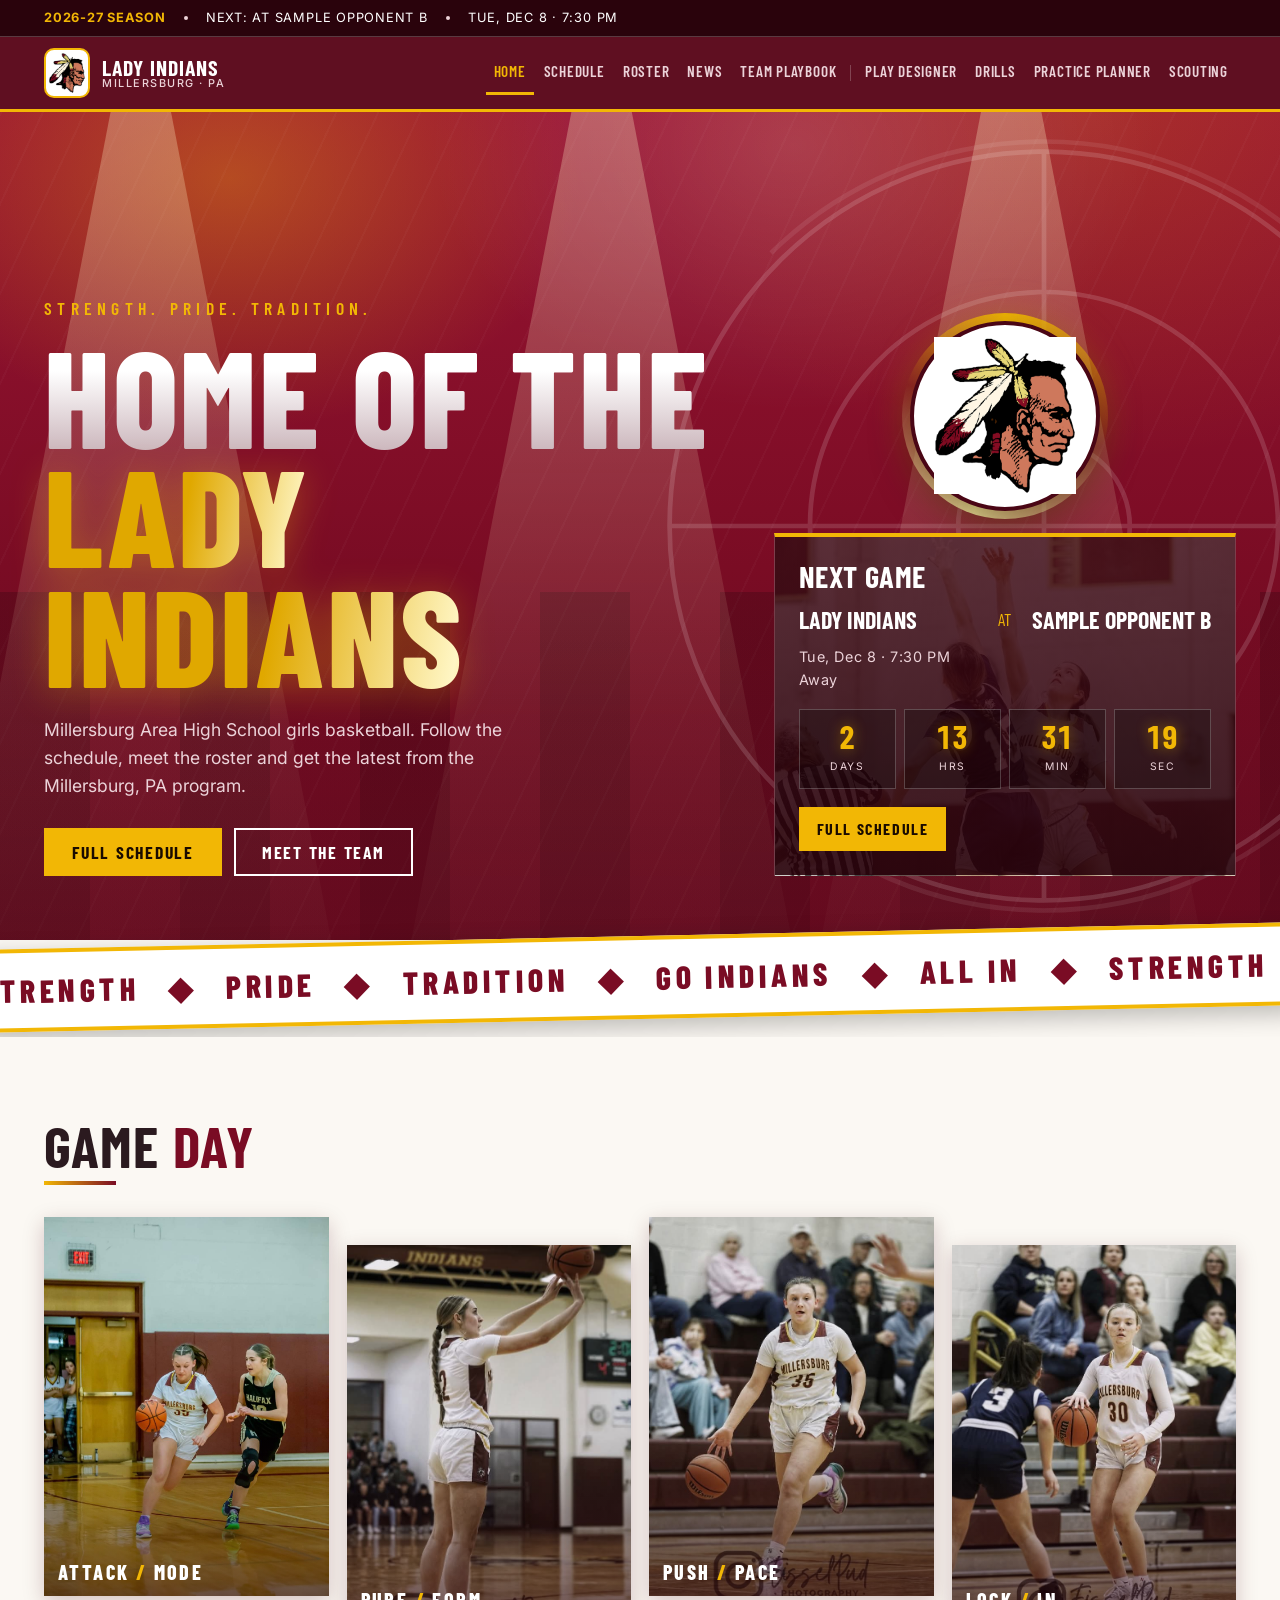
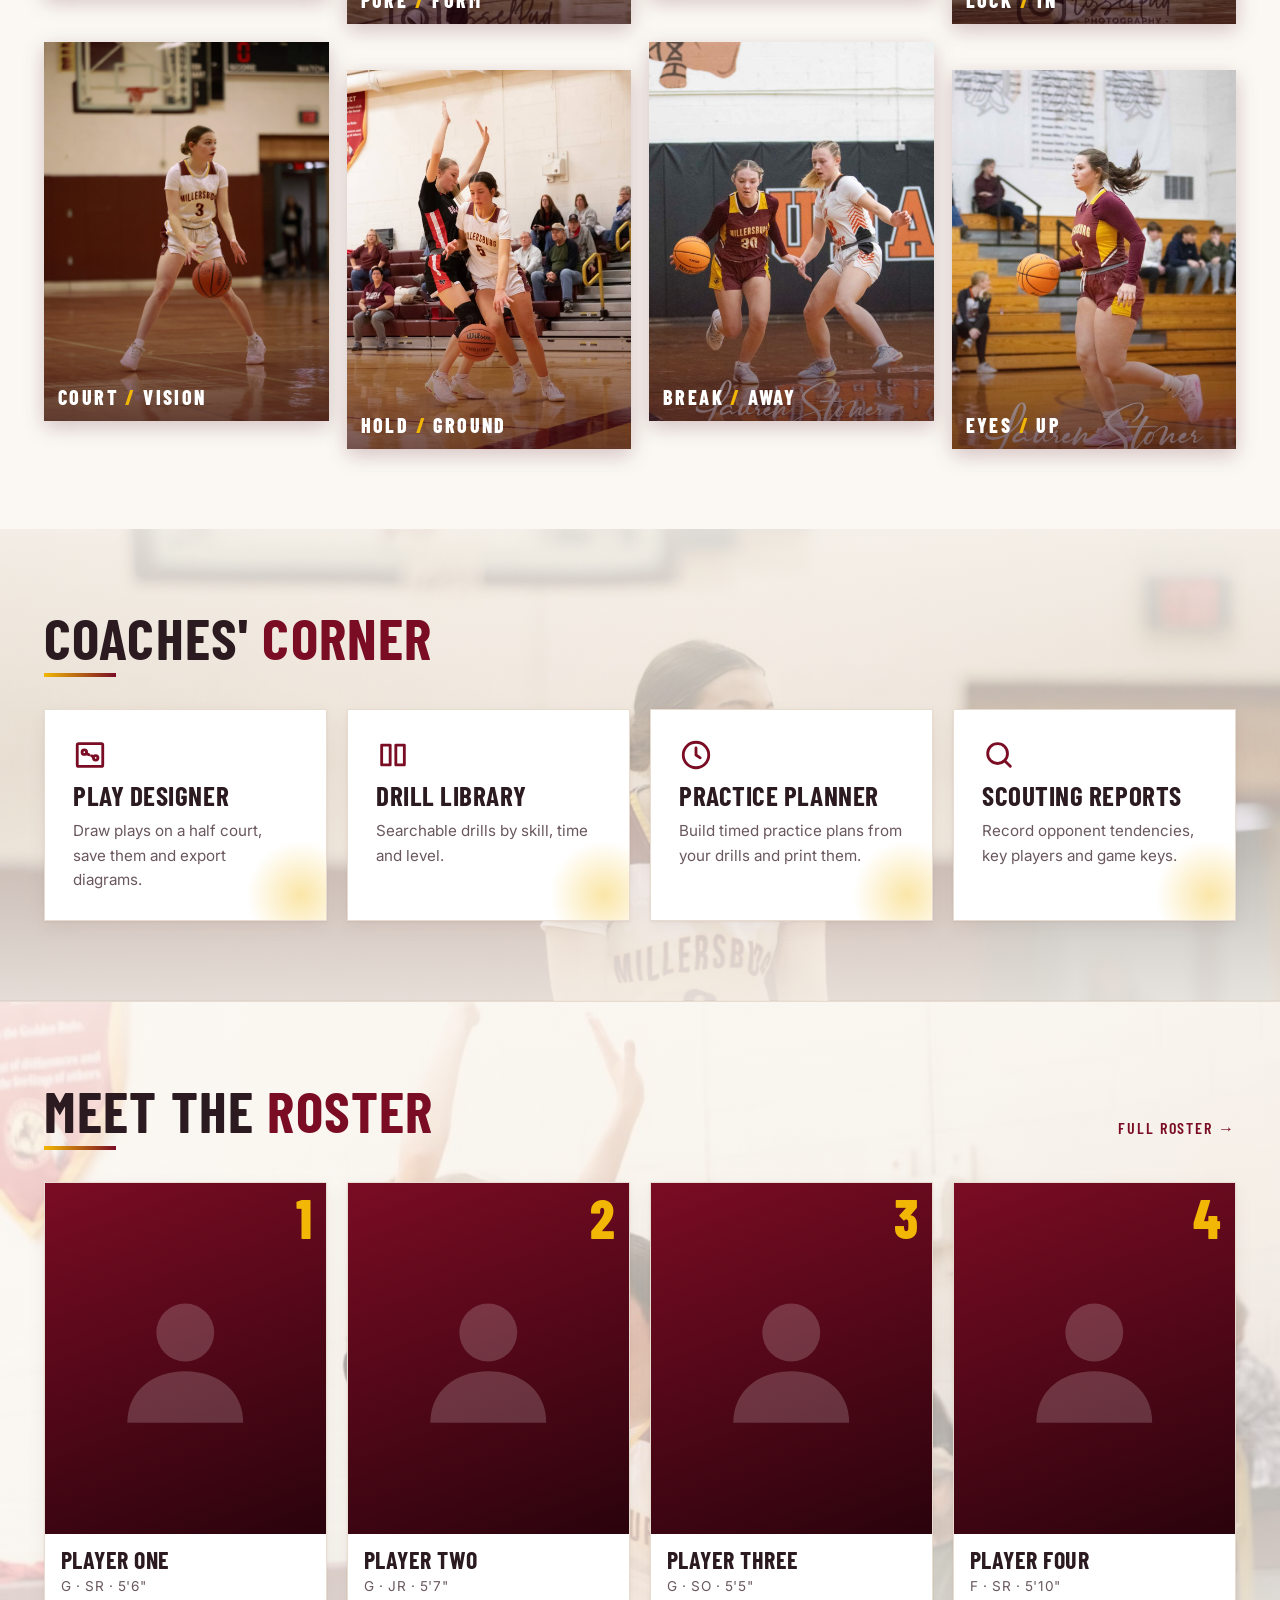
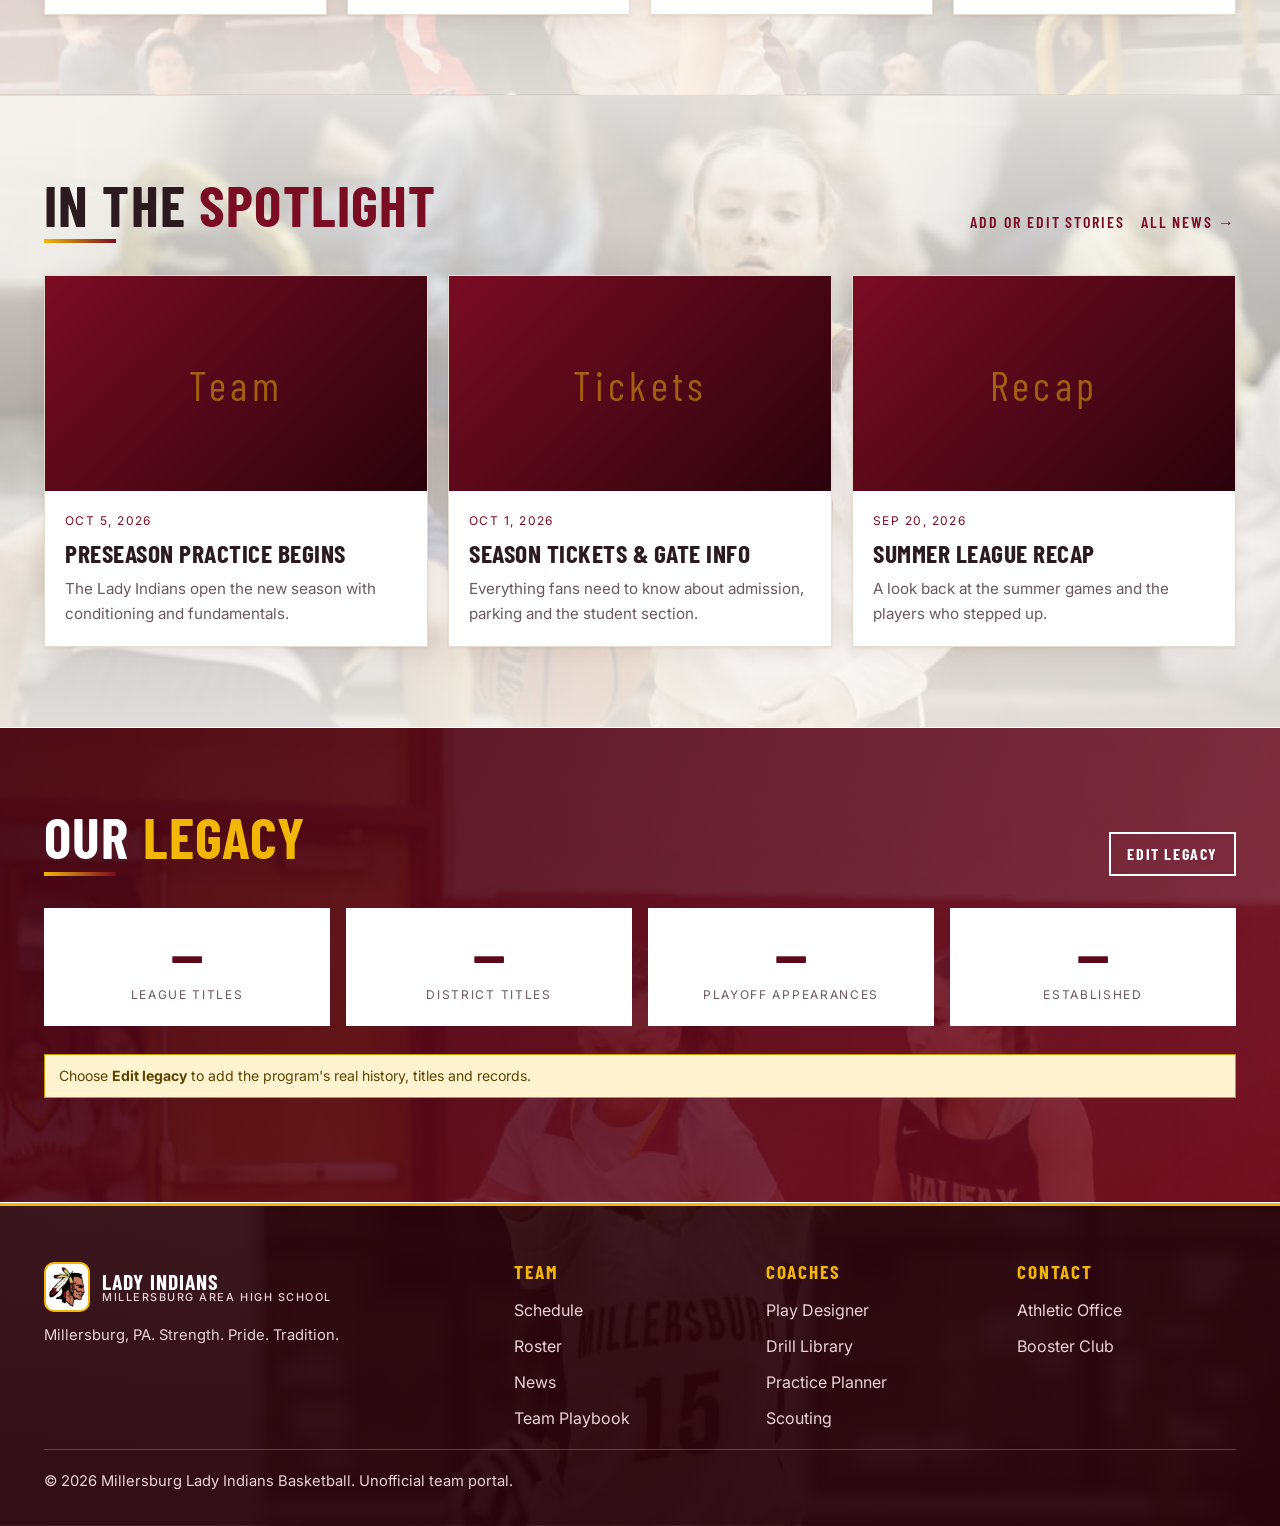
==== commit bec66533: "Add four more game photos: hero slideshow, bigger gallery, new backgrounds The home hero now crossfa" ====
--- a/index.html
+++ b/index.html
@@ -87,7 +87,7 @@
 }
 
 /* ===== Game photos ===== */
-.hero-photo{position:absolute;top:0;bottom:0;right:0;width:min(52vw,720px);background:url(images/action-1.jpg) 50% 22%/cover no-repeat;opacity:.42;
+.hero-photo{position:absolute;top:0;bottom:0;right:0;width:min(52vw,720px);opacity:.42;
   -webkit-mask-image:linear-gradient(90deg,transparent 0%,#000 55%);mask-image:linear-gradient(90deg,transparent 0%,#000 55%)}
 @media(max-width:899px){.hero-photo{width:100%;opacity:.2;-webkit-mask-image:linear-gradient(180deg,#000 30%,transparent 95%);mask-image:linear-gradient(180deg,#000 30%,transparent 95%)}}
 
@@ -128,6 +128,11 @@
 
 /* Next Game card: its own photo (the tip-off), different from the hero photo */
 .nextcard{background-image:linear-gradient(180deg,rgba(60,5,18,.80),rgba(42,3,12,.90)),url(images/action-8.jpg);background-size:cover;background-position:center 18%;background-repeat:no-repeat}
+
+/* Hero photo slideshow: crossfades (opacity only); first photo stays put for reduced-motion users */
+.hero-photo .hp{position:absolute;inset:0;background-size:cover;background-position:50% 22%;background-repeat:no-repeat;opacity:0;animation:hpfade 28s infinite both;animation-delay:calc(var(--i)*7s)}
+.hero-photo .hp:first-child{opacity:1}
+@keyframes hpfade{0%{opacity:0}5%{opacity:1}25%{opacity:1}30%{opacity:0}100%{opacity:0}}
 </style>
 </head>
 <body data-page="home">
@@ -135,7 +140,12 @@
 <main id="main">
   <section class="hero">
     <div class="fx" aria-hidden="true">
-      <div class="hero-photo"></div>
+      <div class="hero-photo">
+        <i class="hp" style="--i:0;background-image:url(images/action-1.jpg)"></i>
+        <i class="hp" style="--i:1;background-image:url(images/action-10.jpg)"></i>
+        <i class="hp" style="--i:2;background-image:url(images/action-11.jpg)"></i>
+        <i class="hp" style="--i:3;background-image:url(images/action-2.jpg)"></i>
+      </div>
       <i class="beam" style="--x:-6%;--d:9s;--delay:-2s"></i>
       <i class="beam" style="--x:30%;--d:11s;--delay:-6s"></i>
       <i class="beam" style="--x:62%;--d:8s;--delay:-4s"></i>
@@ -175,11 +185,15 @@
         <button class="shot reveal" type="button" data-i="1"><img src="images/action-2.jpg" width="663" height="937" loading="lazy" alt="Millersburg player number 2 rises for a jump shot"><span class="tagline">Pure<i> / </i>Form</span></button>
         <button class="shot reveal" type="button" data-i="2"><img src="images/action-3.jpg" width="742" height="927" loading="lazy" alt="Millersburg player number 35 pushes the ball up the floor"><span class="tagline">Push<i> / </i>Pace</span></button>
         <button class="shot reveal" type="button" data-i="3"><img src="images/action-4.jpg" width="753" height="940" loading="lazy" alt="Millersburg player number 30 dribbles against a defender"><span class="tagline">Lock<i> / </i>In</span></button>
-      </div>
-    </div>
-  </section>
-
-  <section class="band bgp light" style="--ph:url(images/action-2.jpg)">
+        <button class="shot reveal" type="button" data-i="4"><img src="images/action-10.jpg" width="1333" height="2000" loading="lazy" alt="Millersburg player number 3 reads the defense while dribbling"><span class="tagline">Court<i> / </i>Vision</span></button>
+        <button class="shot reveal" type="button" data-i="5"><img src="images/action-11.jpg" width="1200" height="1500" loading="lazy" alt="Millersburg player number 5 drives past a defender"><span class="tagline">Hold<i> / </i>Ground</span></button>
+        <button class="shot reveal" type="button" data-i="6"><img src="images/action-12.jpg" width="1000" height="1500" loading="lazy" alt="Millersburg player number 30 dribbles past a defender"><span class="tagline">Break<i> / </i>Away</span></button>
+        <button class="shot reveal" type="button" data-i="7"><img src="images/action-13.jpg" width="1000" height="1500" loading="lazy" alt="A Millersburg player brings the ball up the floor"><span class="tagline">Eyes<i> / </i>Up</span></button>
+      </div>
+    </div>
+  </section>
+
+  <section class="band bgp light" style="--ph:url(images/action-10.jpg)">
     <div class="wrap">
       <div class="sec-head"><h2>Coaches' <span>Corner</span></h2></div>
       <div class="grid g4">
@@ -203,7 +217,7 @@
     </div>
   </section>
 
-  <section class="band alt bgp light" style="--ph:url(images/action-3.jpg)">
+  <section class="band alt bgp light" style="--ph:url(images/action-11.jpg)">
     <div class="wrap">
       <div class="sec-head"><h2>Meet the <span>Roster</span></h2><a class="more" href="roster.html">Full roster &rarr;</a></div>
       <div class="grid g4" id="homeroster"></div>
--- a/css/styles.css
+++ b/css/styles.css
@@ -251,14 +251,14 @@
   background-size:cover;background-position:center 30%;background-repeat:no-repeat}
 footer.site{background-image:linear-gradient(rgba(42,3,12,.90),rgba(42,3,12,.95)),url(../images/action-9.jpg);background-size:cover;background-position:center 35%}
 
-body[data-page="schedule"]{--ph:url(../images/action-8.jpg);--pos:18%;--ph2:url(../images/action-5.jpg)}
-body[data-page="roster"]{--ph:url(../images/action-9.jpg);--ph2:url(../images/action-2.jpg)}
-body[data-page="news"]{--ph:url(../images/action-3.jpg);--ph2:url(../images/action-7.jpg)}
-body[data-page="team-playbook"]{--ph:url(../images/action-7.jpg);--ph2:url(../images/action-1.jpg)}
-body[data-page="playbook"]{--ph:url(../images/action-2.jpg);--ph2:url(../images/action-8.jpg)}
-body[data-page="drills"]{--ph:url(../images/action-6.jpg);--pos:30%;--ph2:url(../images/action-9.jpg)}
-body[data-page="practice"]{--ph:url(../images/action-1.jpg);--ph2:url(../images/action-3.jpg)}
-body[data-page="scouting"]{--ph:url(../images/action-5.jpg);--ph2:url(../images/action-4.jpg)}
+body[data-page="schedule"]{--ph:url(../images/action-8.jpg);--pos:18%;--ph2:url(../images/action-10.jpg)}
+body[data-page="roster"]{--ph:url(../images/action-11.jpg);--pos:30%;--ph2:url(../images/action-9.jpg)}
+body[data-page="news"]{--ph:url(../images/action-10.jpg);--pos:30%;--ph2:url(../images/action-7.jpg)}
+body[data-page="team-playbook"]{--ph:url(../images/action-7.jpg);--ph2:url(../images/action-11.jpg)}
+body[data-page="playbook"]{--ph:url(../images/action-13.jpg);--pos:26%;--ph2:url(../images/action-8.jpg)}
+body[data-page="drills"]{--ph:url(../images/action-6.jpg);--pos:30%;--ph2:url(../images/action-10.jpg)}
+body[data-page="practice"]{--ph:url(../images/action-12.jpg);--pos:33%;--ph2:url(../images/action-3.jpg)}
+body[data-page="scouting"]{--ph:url(../images/action-5.jpg);--ph2:url(../images/action-11.jpg)}
 body[data-page="coach-password"]{--ph:url(../images/action-9.jpg);--ph2:url(../images/action-5.jpg)}
 
 @media print{
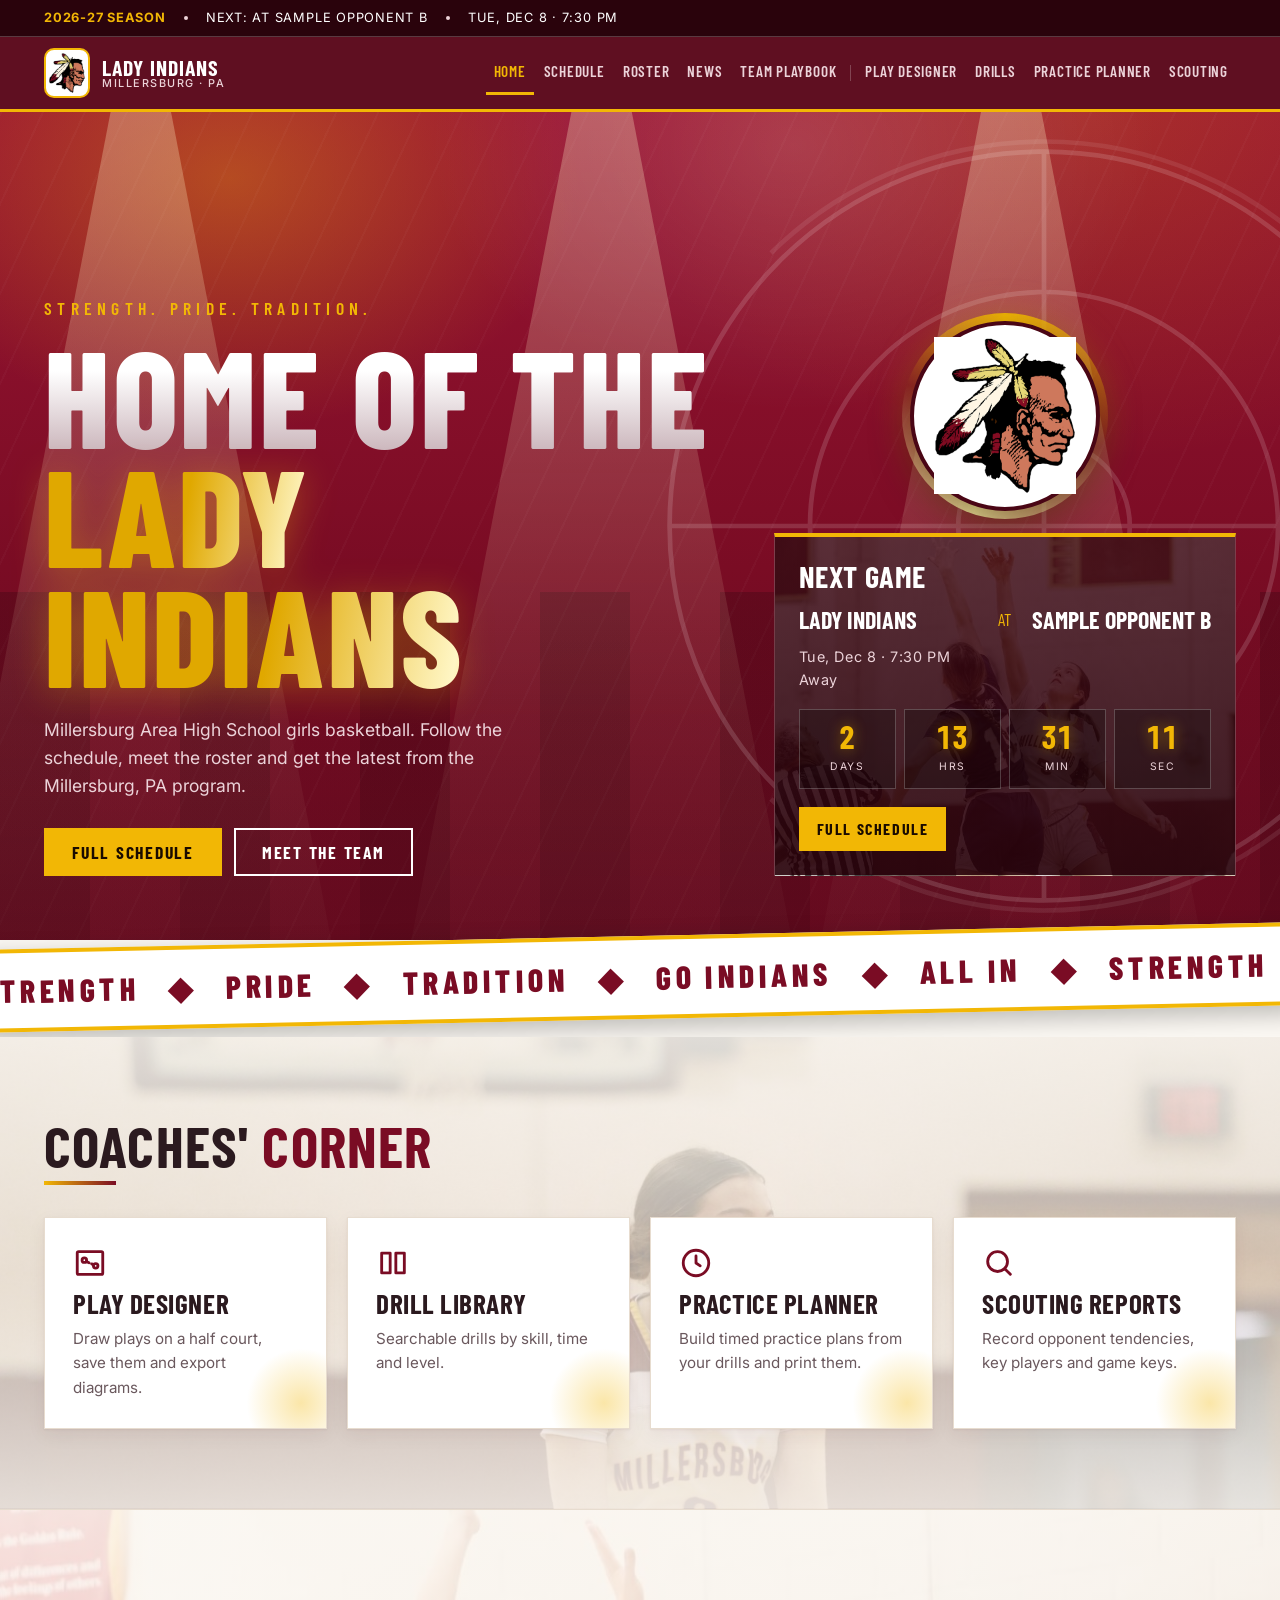
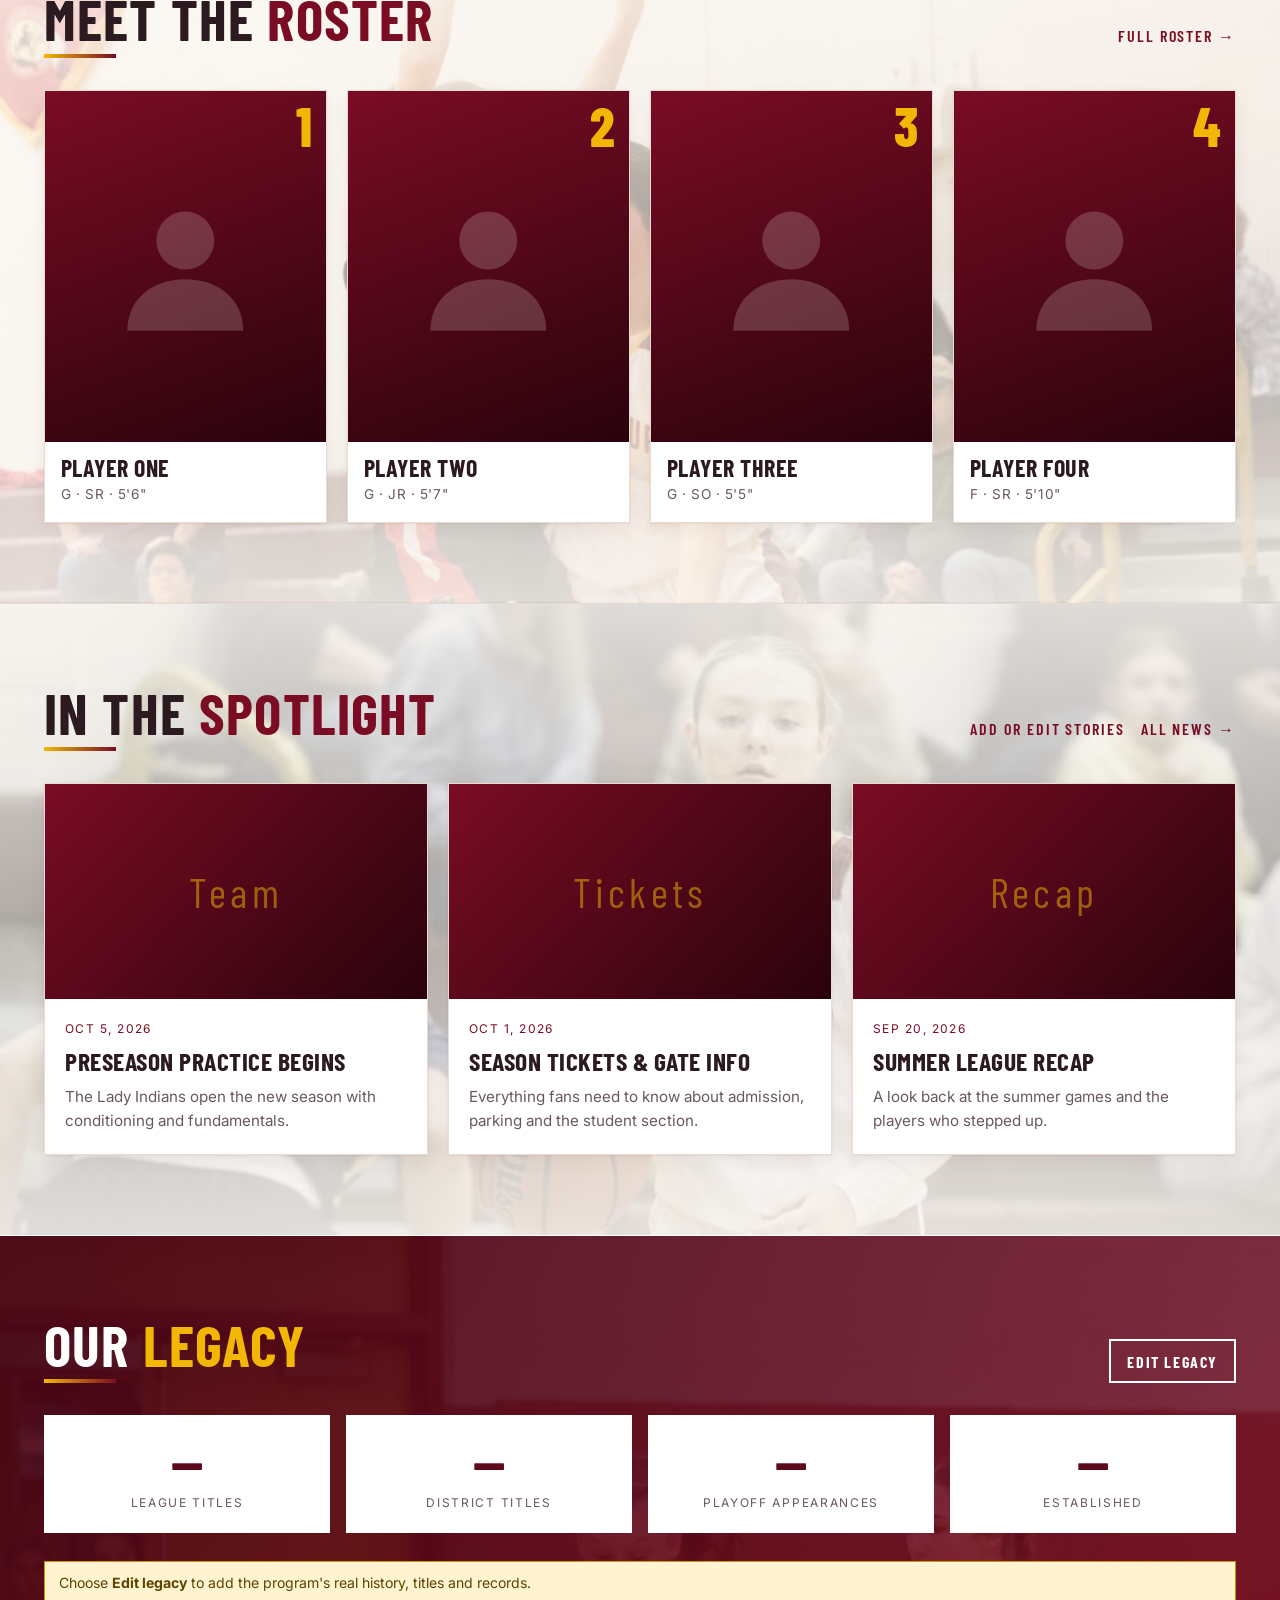
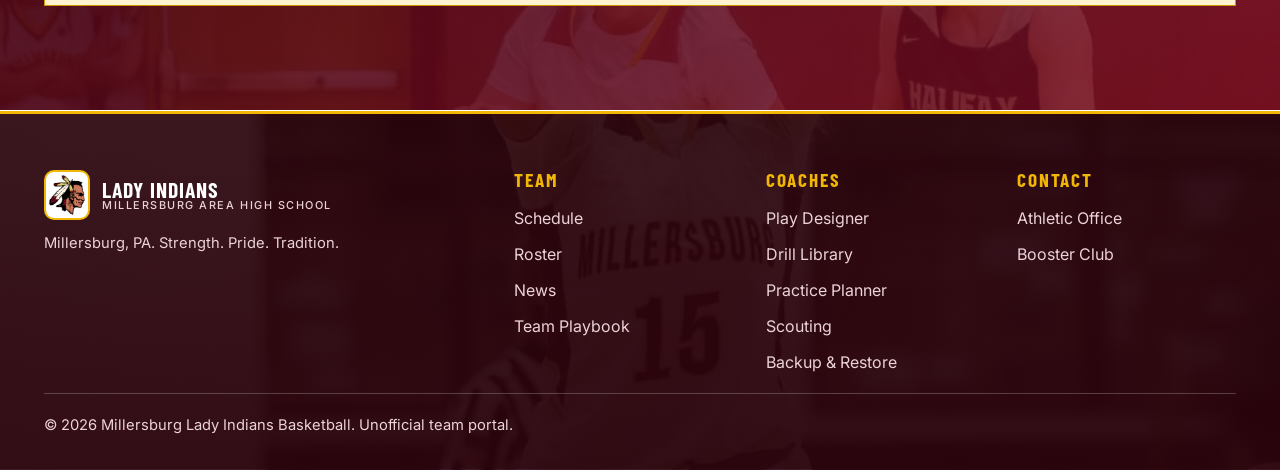
==== commit b76bc8bf: "Remove Game Day photo section from home page Also drops its lightbox dialog, script and now-unused s" ====
--- a/index.html
+++ b/index.html
@@ -91,25 +91,6 @@
   -webkit-mask-image:linear-gradient(90deg,transparent 0%,#000 55%);mask-image:linear-gradient(90deg,transparent 0%,#000 55%)}
 @media(max-width:899px){.hero-photo{width:100%;opacity:.2;-webkit-mask-image:linear-gradient(180deg,#000 30%,transparent 95%);mask-image:linear-gradient(180deg,#000 30%,transparent 95%)}}
 
-.gallery{background:var(--bg);overflow:hidden}
-.shots{display:grid;gap:14px;grid-template-columns:repeat(2,1fr)}
-@media(min-width:900px){.shots{grid-template-columns:repeat(4,1fr);gap:18px}}
-.shot{position:relative;display:block;padding:0;border:0;background:var(--maroon-d);cursor:pointer;overflow:hidden;aspect-ratio:3/4;box-shadow:0 6px 20px rgba(74,6,21,.22);outline-offset:4px;transition:transform .3s,box-shadow .3s}
-.shot img{width:100%;height:100%;object-fit:cover;object-position:50% 25%;display:block;transition:transform .6s}
-.shot::before{content:"";position:absolute;inset:0;z-index:1;border:4px solid transparent;transition:border-color .25s;pointer-events:none}
-.shot::after{content:"";position:absolute;left:0;right:0;bottom:0;height:45%;background:linear-gradient(180deg,transparent,rgba(42,3,12,.75));opacity:.85;pointer-events:none}
-.shot .tagline{position:absolute;left:14px;bottom:12px;z-index:2;font-family:var(--head);font-weight:800;font-size:1.25rem;letter-spacing:.12em;text-transform:uppercase;color:#fff}
-.shot .tagline i{font-style:normal;color:var(--gold)}
-.shot:hover,.shot:focus-visible{transform:translateY(-6px);box-shadow:0 14px 34px rgba(74,6,21,.35)}
-.shot:hover img,.shot:focus-visible img{transform:scale(1.07)}
-.shot:hover::before,.shot:focus-visible::before{border-color:var(--gold)}
-@media(min-width:900px){.shot:nth-child(even){margin-top:28px}}
-.lightbox{max-width:min(94vw,760px);background:#1a0309;border:2px solid var(--gold);padding:0}
-.lightbox .lbbox{padding:12px;display:grid;gap:10px;justify-items:center}
-.lightbox img{max-width:100%;max-height:76vh;width:auto;height:auto;display:block}
-.lightbox .lbbar{display:flex;gap:8px;width:100%;justify-content:space-between;align-items:center}
-.lightbox .lbbar span{color:#ecd3d9;font-size:.9rem}
-.lightbox .btn{color:#fff}
 
 /* ===== Photo backgrounds behind home sections ===== */
 .bgp{position:relative;isolation:isolate}
@@ -176,22 +157,6 @@
     <span>Strength<i>&#9670;</i>Pride<i>&#9670;</i>Tradition<i>&#9670;</i>Go Indians<i>&#9670;</i>All In<i>&#9670;</i>Strength<i>&#9670;</i>Pride<i>&#9670;</i>Tradition<i>&#9670;</i>Go Indians<i>&#9670;</i>All In<i>&#9670;</i></span>
     <span class="dup">Strength<i>&#9670;</i>Pride<i>&#9670;</i>Tradition<i>&#9670;</i>Go Indians<i>&#9670;</i>All In<i>&#9670;</i>Strength<i>&#9670;</i>Pride<i>&#9670;</i>Tradition<i>&#9670;</i>Go Indians<i>&#9670;</i>All In<i>&#9670;</i></span>
   </div></div></div>
-
-  <section class="band gallery" aria-labelledby="gdh">
-    <div class="wrap">
-      <div class="sec-head"><h2 id="gdh">Game <span>Day</span></h2></div>
-      <div class="shots" id="shots">
-        <button class="shot reveal" type="button" data-i="0"><img src="images/action-1.jpg" width="1000" height="1500" loading="lazy" alt="A Millersburg player dribbles up the court past a Halifax defender"><span class="tagline">Attack<i> / </i>Mode</span></button>
-        <button class="shot reveal" type="button" data-i="1"><img src="images/action-2.jpg" width="663" height="937" loading="lazy" alt="Millersburg player number 2 rises for a jump shot"><span class="tagline">Pure<i> / </i>Form</span></button>
-        <button class="shot reveal" type="button" data-i="2"><img src="images/action-3.jpg" width="742" height="927" loading="lazy" alt="Millersburg player number 35 pushes the ball up the floor"><span class="tagline">Push<i> / </i>Pace</span></button>
-        <button class="shot reveal" type="button" data-i="3"><img src="images/action-4.jpg" width="753" height="940" loading="lazy" alt="Millersburg player number 30 dribbles against a defender"><span class="tagline">Lock<i> / </i>In</span></button>
-        <button class="shot reveal" type="button" data-i="4"><img src="images/action-10.jpg" width="1333" height="2000" loading="lazy" alt="Millersburg player number 3 reads the defense while dribbling"><span class="tagline">Court<i> / </i>Vision</span></button>
-        <button class="shot reveal" type="button" data-i="5"><img src="images/action-11.jpg" width="1200" height="1500" loading="lazy" alt="Millersburg player number 5 drives past a defender"><span class="tagline">Hold<i> / </i>Ground</span></button>
-        <button class="shot reveal" type="button" data-i="6"><img src="images/action-12.jpg" width="1000" height="1500" loading="lazy" alt="Millersburg player number 30 dribbles past a defender"><span class="tagline">Break<i> / </i>Away</span></button>
-        <button class="shot reveal" type="button" data-i="7"><img src="images/action-13.jpg" width="1000" height="1500" loading="lazy" alt="A Millersburg player brings the ball up the floor"><span class="tagline">Eyes<i> / </i>Up</span></button>
-      </div>
-    </div>
-  </section>
 
   <section class="band bgp light" style="--ph:url(images/action-10.jpg)">
     <div class="wrap">
@@ -359,27 +324,5 @@
   addEventListener('scroll',checkCount,{passive:true}); checkCount();
 })();
 </script>
-<dialog id="lb" class="lightbox" aria-label="Game photo viewer"><div class="lbbox">
-  <img id="lbimg" alt="">
-  <div class="lbbar"><button class="btn sm ghost" id="lbprev" type="button">&larr; Prev</button><span id="lbcount" aria-live="polite"></span><button class="btn sm ghost" id="lbnext" type="button">Next &rarr;</button></div>
-  <button class="btn sm" id="lbclose" type="button">Close</button>
-</div></dialog>
-<script>
-(function(){
-  var shots=document.querySelectorAll('#shots .shot'), lb=document.getElementById('lb'), img=document.getElementById('lbimg'), cur=0;
-  function show(i){
-    cur=(i+shots.length)%shots.length;
-    var src=shots[cur].querySelector('img');
-    img.src=src.currentSrc||src.src; img.alt=src.alt;
-    document.getElementById('lbcount').textContent=(cur+1)+' of '+shots.length;
-  }
-  shots.forEach(function(b,i){ b.addEventListener('click',function(){ show(i); lb.showModal(); }); });
-  document.getElementById('lbprev').onclick=function(){show(cur-1)};
-  document.getElementById('lbnext').onclick=function(){show(cur+1)};
-  document.getElementById('lbclose').onclick=function(){lb.close()};
-  lb.addEventListener('click',function(e){ if(e.target===lb) lb.close(); });
-  lb.addEventListener('keydown',function(e){ if(e.key==='ArrowLeft') show(cur-1); if(e.key==='ArrowRight') show(cur+1); });
-})();
-</script>
 </body>
 </html>
--- a/css/styles.css
+++ b/css/styles.css
@@ -259,6 +259,7 @@
 body[data-page="drills"]{--ph:url(../images/action-6.jpg);--pos:30%;--ph2:url(../images/action-10.jpg)}
 body[data-page="practice"]{--ph:url(../images/action-12.jpg);--pos:33%;--ph2:url(../images/action-3.jpg)}
 body[data-page="scouting"]{--ph:url(../images/action-5.jpg);--ph2:url(../images/action-11.jpg)}
+body[data-page="backup"]{--ph:url(../images/action-7.jpg);--ph2:url(../images/action-10.jpg)}
 body[data-page="coach-password"]{--ph:url(../images/action-9.jpg);--ph2:url(../images/action-5.jpg)}
 
 @media print{
